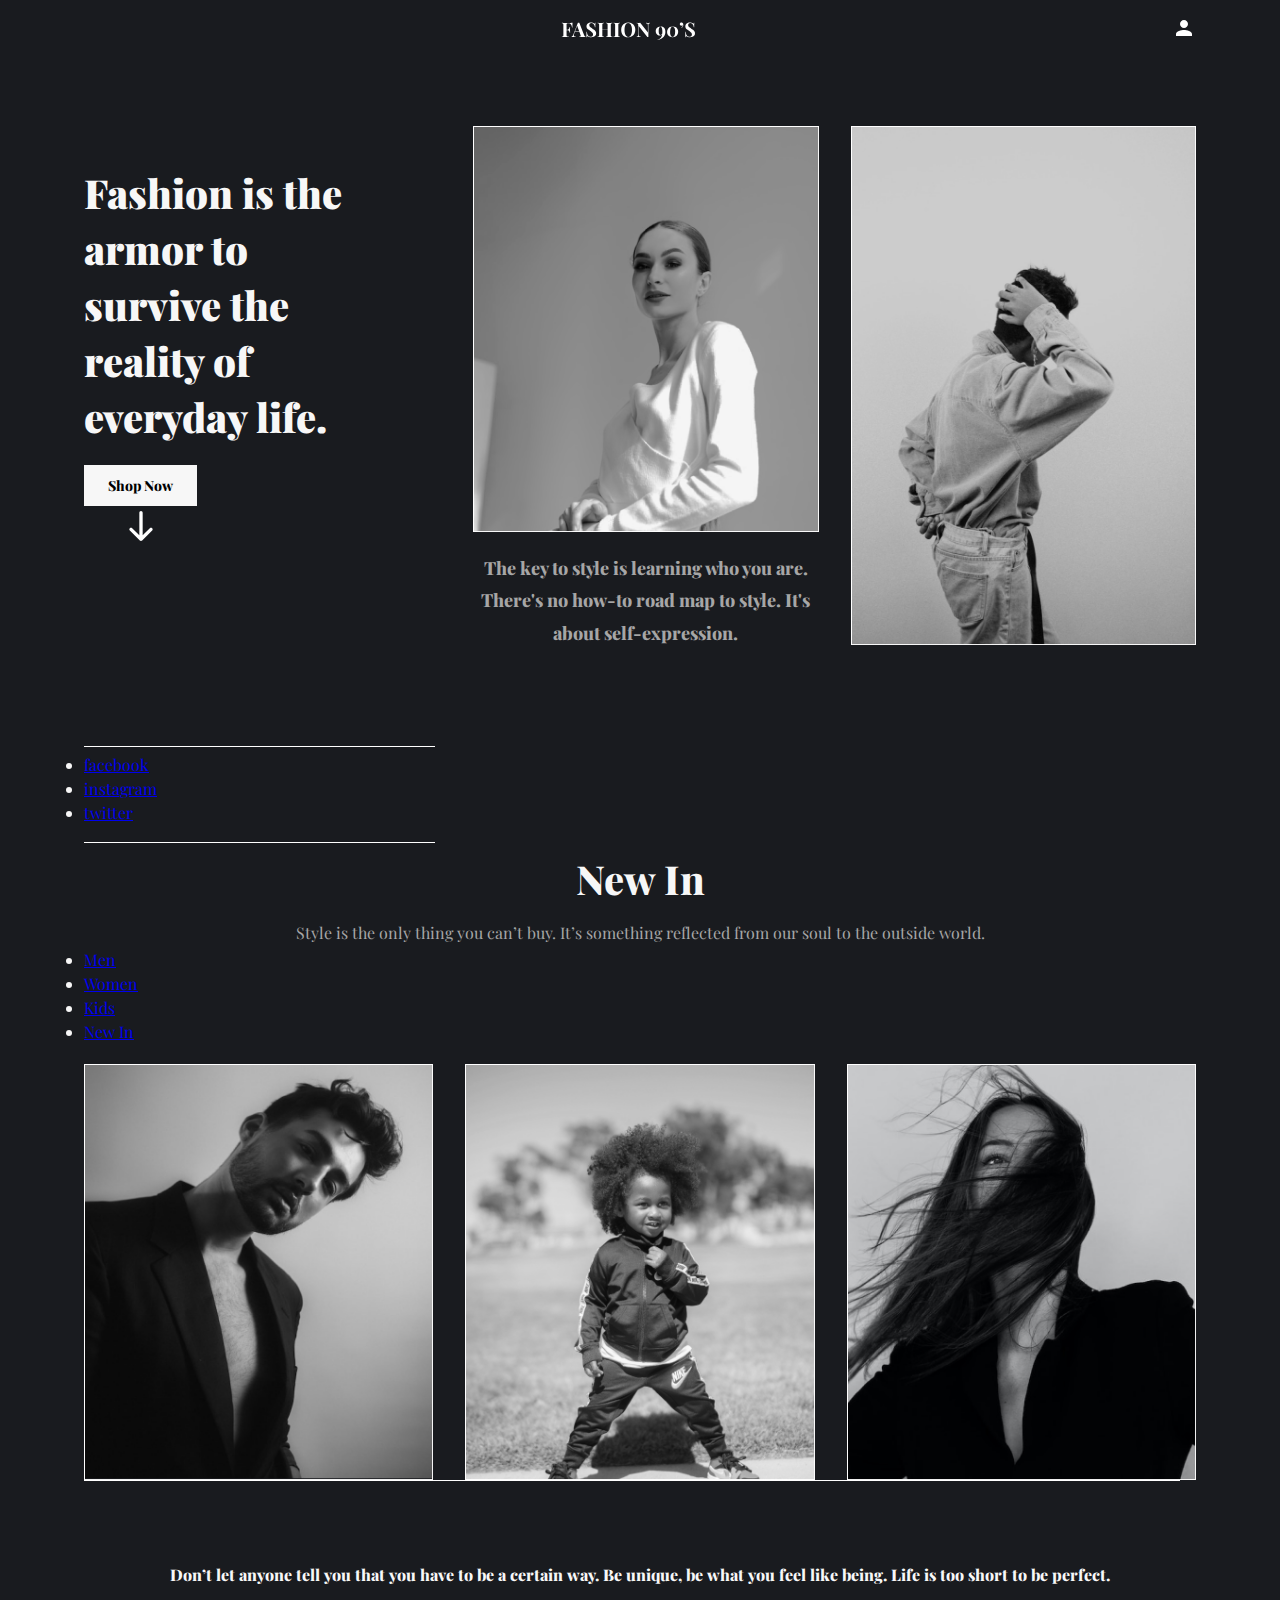
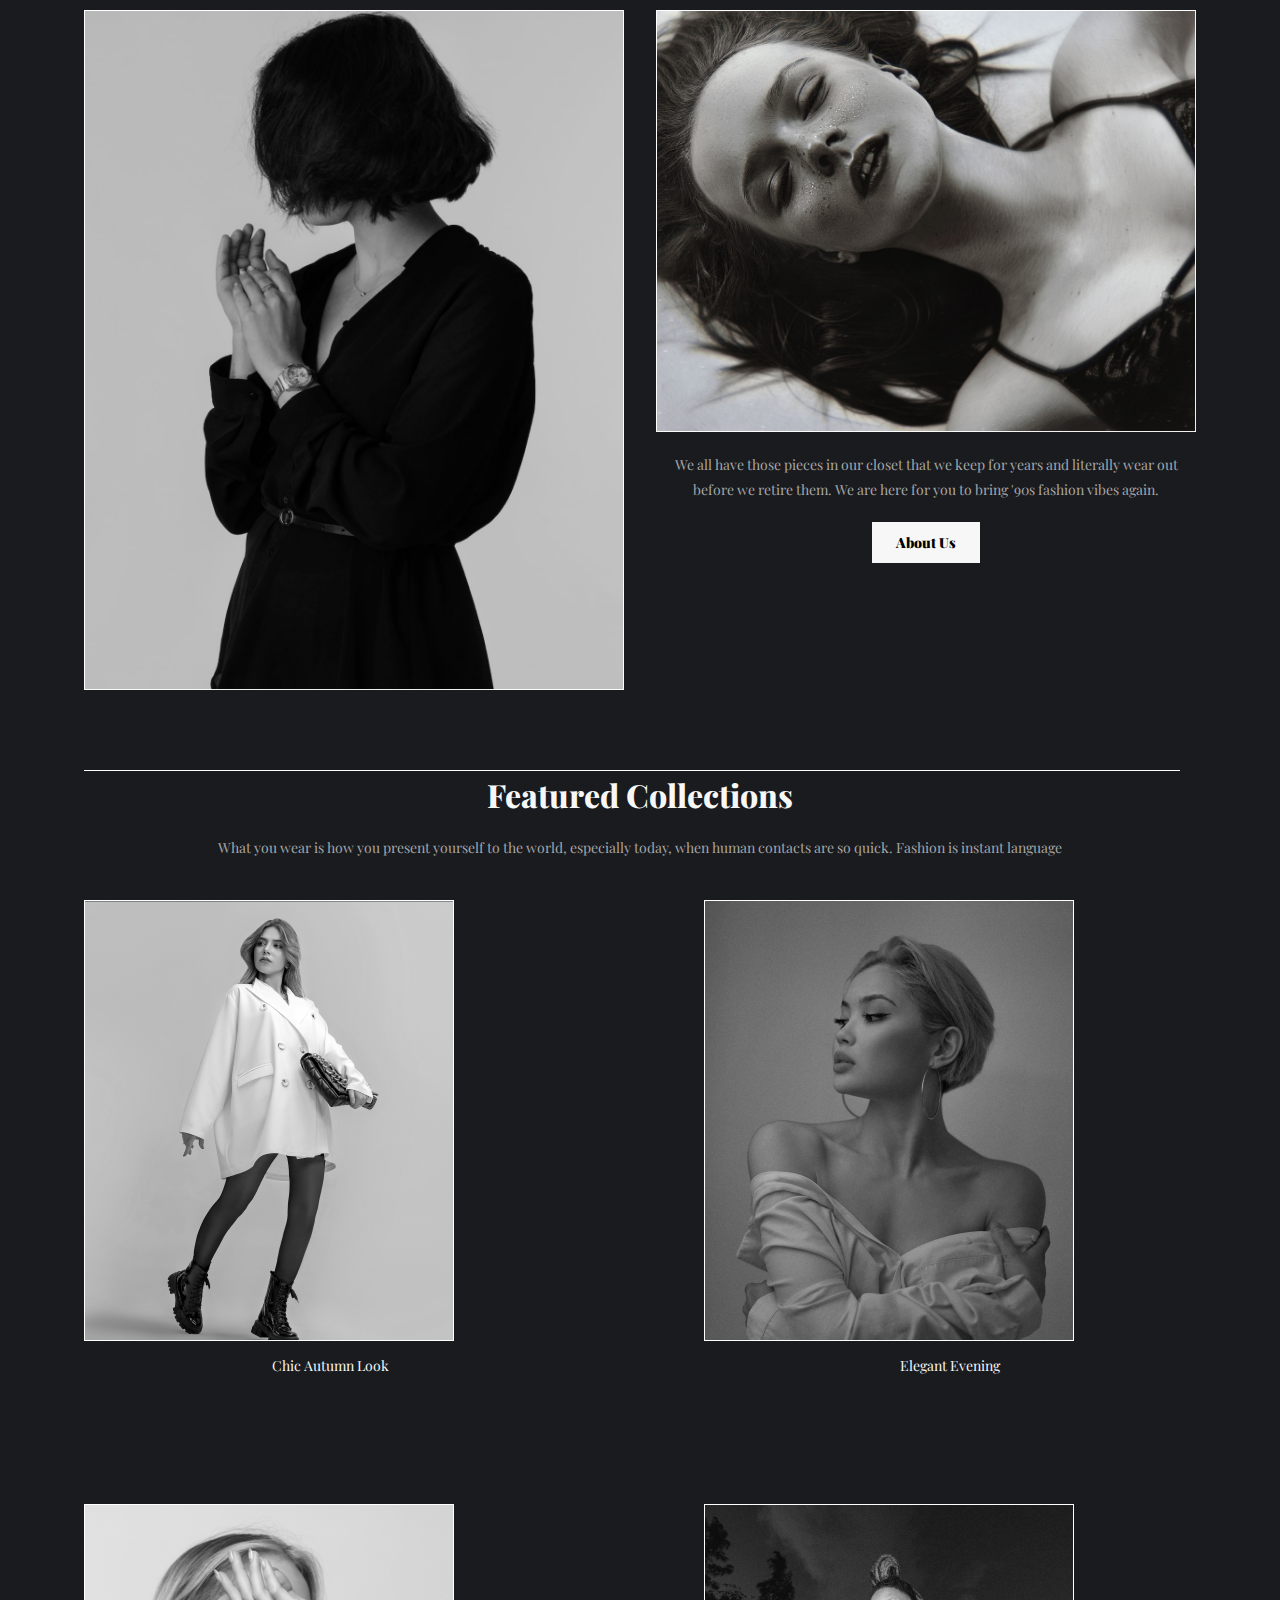
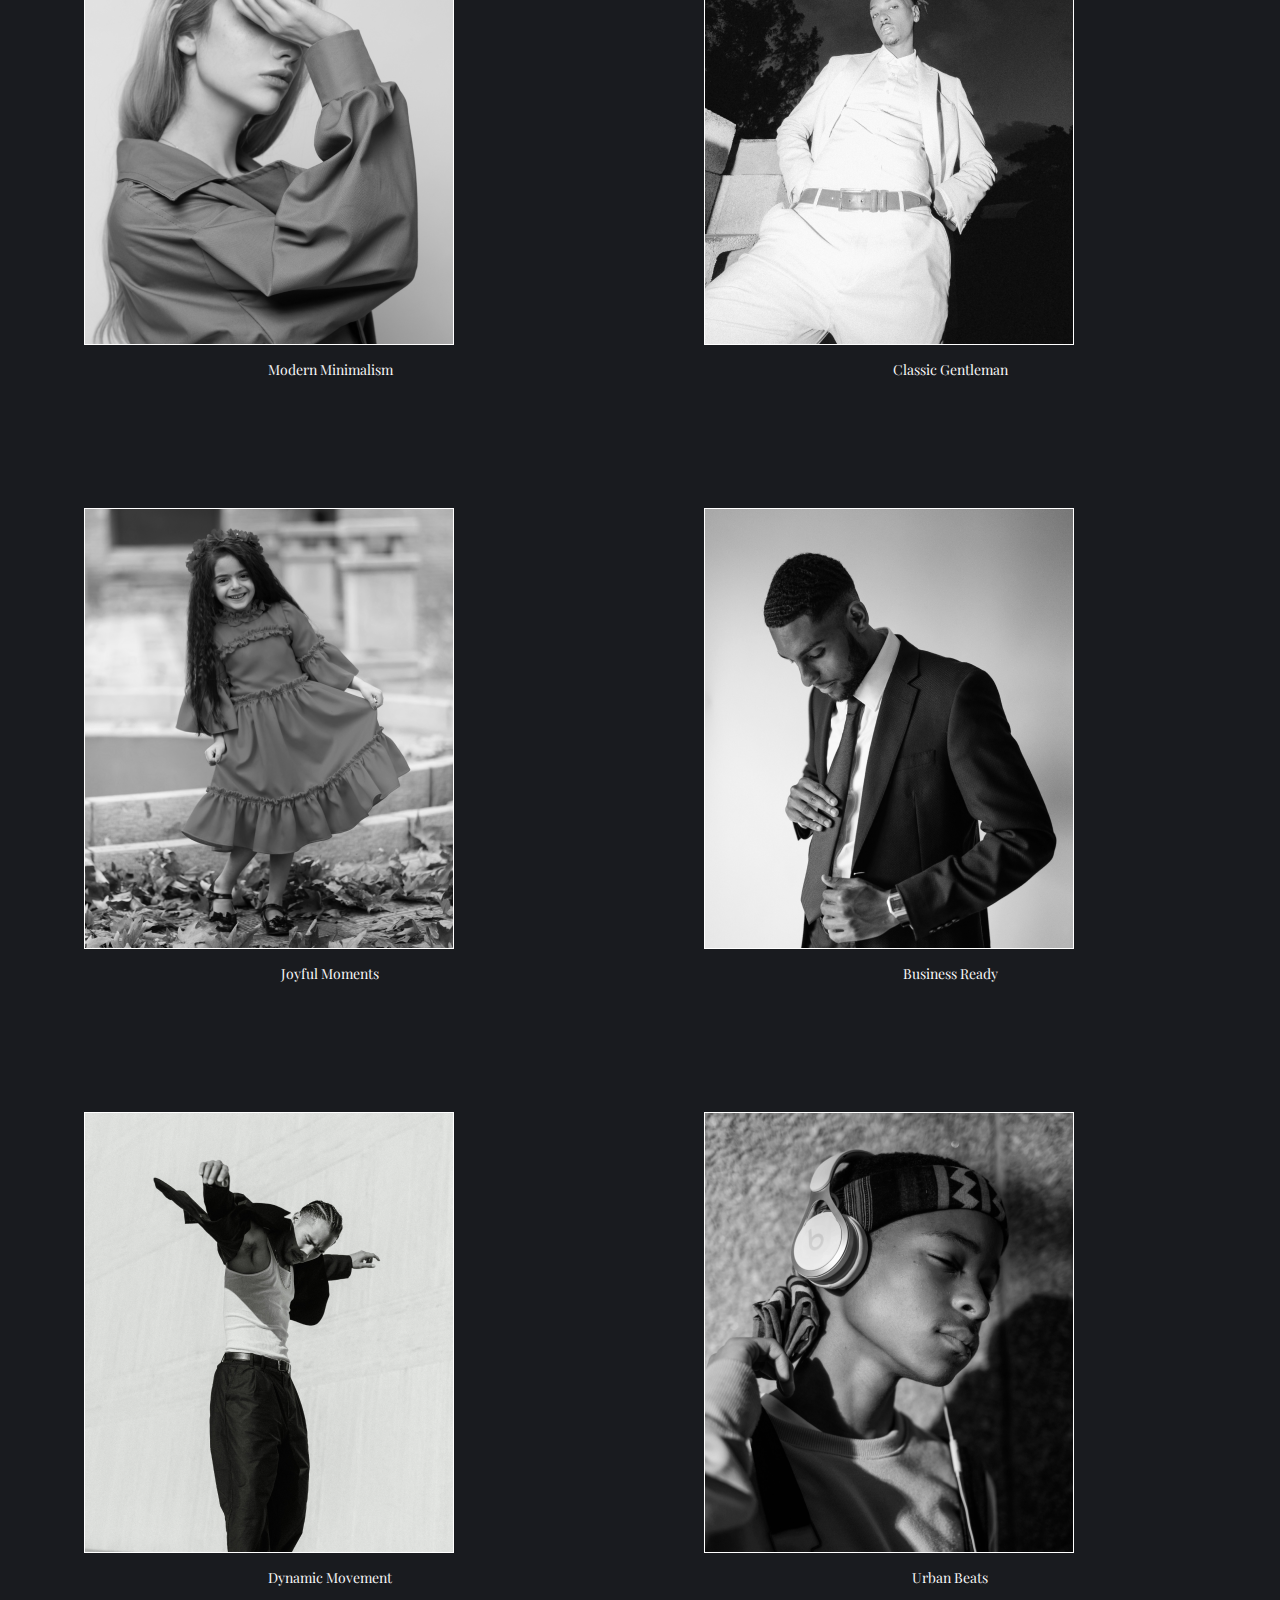
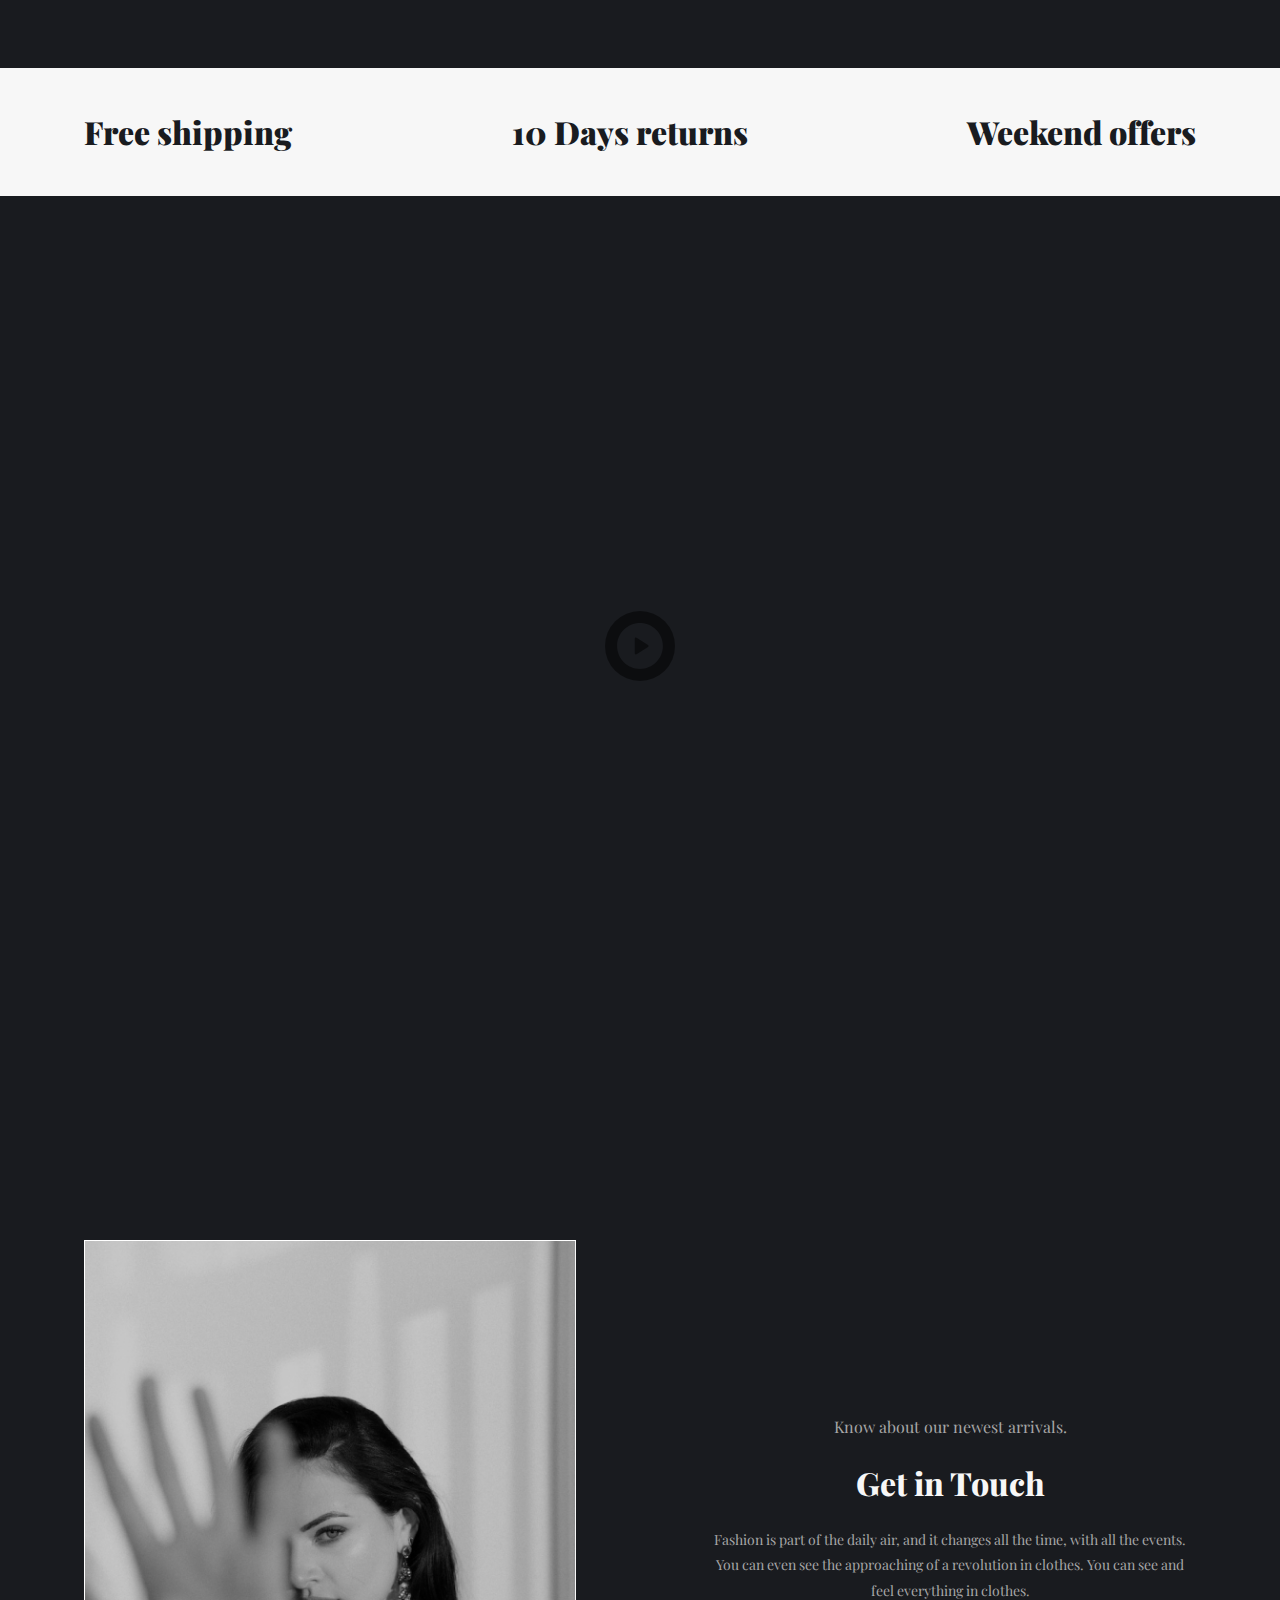
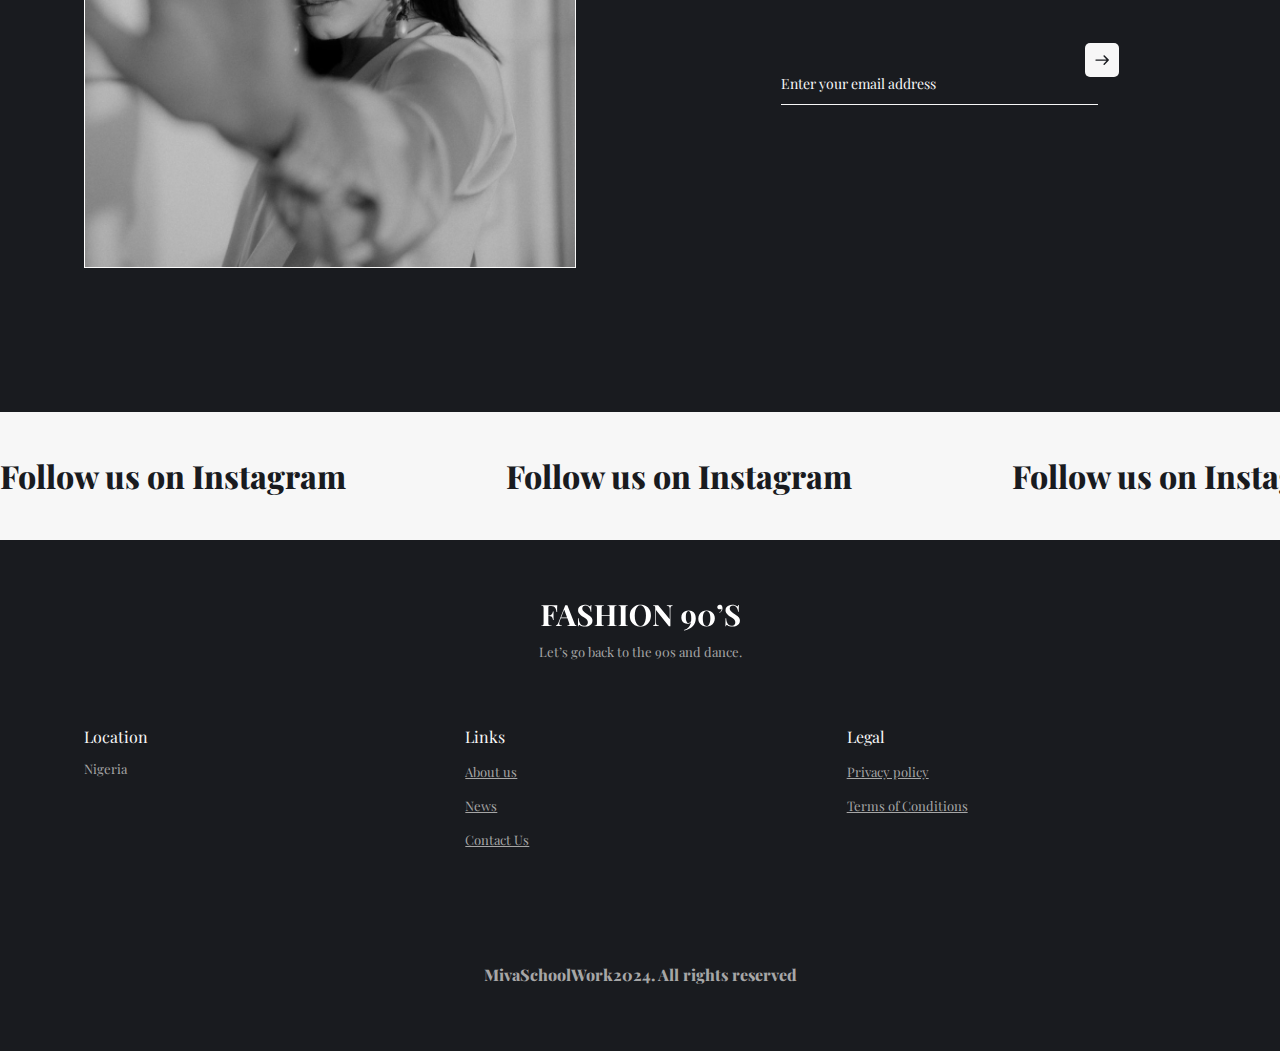
==== index.html @ c6b1e2a8 "Reorganized project structure" ====
<!DOCTYPE html>
<html lang="en">
<head>
    <meta charset="UTF-8"/>
    <meta content="width=device-width, initial-scale=1.0" name="viewport"/>
    <link href="https://fonts.googleapis.com" rel="preconnect"/>
    <link crossorigin href="https://fonts.gstatic.com" rel="preconnect"/>
    <link href="https://fonts.googleapis.com/css2?family=Playfair+Display:ital,wght@0,400..900;1,400..900&display=swap"
          rel="stylesheet"/>
    <link href="style.css" rel="stylesheet"/>
    <title>FASHION 90'S</title>
</head>
<body>

<!--The header section starts here-->
<header class="header">
    <div class="container">
        <div class="header-section">
            <nav class="primary-nav">
                <a class="menu-open hide-desktop" href="#" aria-label="Open Menu">
                    <svg height="1.5em" viewBox="0 0 24 24" width="1.5em"
                         xmlns="http://www.w3.org/2000/svg">
                        <path d="M3 18h18v-2H3zm0-5h18v-2H3zm0-7v2h18V6z" fill="white"/>
                    </svg>
                </a>
                <ul class="nav-links">
                    <li>
                        <a class="menu-close hide-desktop" href="#" aria-label="Close Menu">
                            <svg height="1.5em" viewBox="0 0 24 24" width="1.5em"
                                 xmlns="http://www.w3.org/2000/svg">
                                <path d="M19 6.41L17.59 5L12 10.59L6.41 5L5 6.41L10.59 12L5 17.59L6.41 19L12 13.41L17.59 19L19 17.59L13.41 12z"
                                      fill="white"/>
                            </svg>
                        </a>
                    </li>
                    <li><a href="#">About</a></li>
                    <li><a href="#">New</a></li>
                    <li><a href="#">Men</a></li>
                    <li><a href="#">Women</a></li>
                    <li><a href="#">Kids</a></li>
                    <li><a href="#">Blog</a></li>
                </ul>
            </nav>

            <a href="#"><img alt="Logo" src="assets/Logo.svg"/></a>

            <div class="header-icon-section">
                <a href="#" aria-label="User Profile">
                    <svg height="1.5em" viewBox="0 0 24 24" width="1.5em"
                         xmlns="http://www.w3.org/2000/svg">
                        <path d="M12 12c2.21 0 4-1.79 4-4s-1.79-4-4-4s-4 1.79-4 4s1.79 4 4 4m0 2c-2.67 0-8 1.34-8 4v2h16v-2c0-2.66-5.33-4-8-4"
                              fill="white"/>
                    </svg>
                </a>

                <a class="cart-icon" href="#" aria-label="Cart">
                    <svg height="1.5em" viewBox="0 0 24 24" width="1.5em"
                         xmlns="http://www.w3.org/2000/svg">
                        <path d="M7 18c-1.1 0-1.99.9-1.99 2S5.9 22 7 22s2-.9 2-2s-.9-2-2-2M1 2v2h2l3.6 7.59l-1.35 2.45c-.16.28-.25.61-.25.96c0 1.1.9 2 2 2h12v-2H7.42c-.14 0-.25-.11-.25-.25l.03-.12l.9-1.63h7.45c.75 0 1.41-.41 1.75-1.03l3.58-6.49A1.003 1.003 0 0 0 20 4H5.21l-.94-2zm16 16c-1.1 0-1.99.9-1.99 2s.89 2 1.99 2s2-.9 2-2s-.9-2-2-2"
                              fill="white"/>
                    </svg>
                </a>
            </div>
        </div>
    </div>
</header>
<!--The header section ends here-->

<!-- The main section starts here-->
<main>
    <section class="hero-section">
        <div class="container">
            <div class="even-columns">
                <div class="left-column">
                    <h1 class="heading-text">
                        Fashion is the armor to survive the reality of everyday life.
                    </h1>

                    <div class="button-image-container">
                        <button class="cta-button">Shop Now</button>
                        <svg class="hide-mobile" fill="none" height="40" viewBox="0 0 40 40" width="40"
                             xmlns="http://www.w3.org/2000/svg">
                            <path d="M21.6667 6.66667C21.6667 5.74619 20.9205 5 20 5C19.0796 5 18.3334 5.74619 18.3334 6.66667V29.3096L11.1786 22.1548C10.5277 21.5039 9.4724 21.5039 8.82153 22.1548C8.17066 22.8057 8.17066 23.861 8.82153 24.5118L18.8215 34.5118C19.4724 35.1627 20.5277 35.1627 21.1786 34.5118L31.1786 24.5118C31.8294 23.861 31.8294 22.8057 31.1786 22.1548C30.5277 21.5039 29.4724 21.5039 28.8215 22.1548L21.6667 29.3096V6.66667Z"
                                  fill="white"/>
                        </svg>
                    </div>
                </div>

                <div class="right-column">
                    <div class="hero-container-1">
                        <img alt="image" src="assets/image-1.png"/>
                        <p class="fs-300 fw-semi-bold">
                            The key to style is learning who you are. There's no how-to
                            road map to style. It's about self-expression.
                        </p>
                    </div>

                    <div class="hide-mobile">
                        <img alt="image" src="assets/image-2.png"/>
                    </div>
                </div>
            </div>
        </div>
    </section>

    <section class="new-in-section">
        <div class="container">
            <div class="social-container hide-mobile">
                <svg fill="none" height="1" viewBox="0 0 351 1" width="351" xmlns="http://www.w3.org/2000/svg">
                    <rect fill="white" height="1" width="351"/>
                </svg>
                <ul class="social-links">
                    <li><a href="#">facebook</a></li>
                    <li><a href="#">instagram</a></li>
                    <li><a href="#">twitter</a></li>
                </ul>
                <svg fill="none" height="1" viewBox="0 0 351 1" width="351" xmlns="http://www.w3.org/2000/svg">
                    <rect fill="white" height="1" width="351"/>
                </svg>
            </div>

            <div class="new-in-container">
                <div>
                    <div class="new-in-heading">
                        <h2 class="fs-500 fw-semi-bold">New In</h2>
                        <p class="fs-200">
                            Style is the only thing you can’t buy. It’s something
                            reflected from our soul to the outside world.
                        </p>
                    </div>

                    <nav class="secondary-nav hide-mobile">
                        <ul>
                            <li><a href="#">Men</a></li>
                            <li><a href="#">Women</a></li>
                            <li><a href="#">Kids</a></li>
                            <li><a href="#">New In</a></li>
                        </ul>
                    </nav>
                </div>

                <div class="new-in-images">
                    <a class="image-container" href="#">
                        <img alt="images" src="assets/image-3.png"/>
                        <span class="hover-text">MEN</span>
                    </a>

                    <a class="image-container" href="#">
                        <img alt="images" src="assets/image-6.png"/>
                        <span class="hover-text">KIDS</span>
                    </a>

                    <a class="image-container" href="#">
                        <img alt="images" src="assets/image-5.png"/>
                        <span class="hover-text">WOMEN</span>
                    </a>
                </div>
            </div>

            <div class="hide-mobile">
                <img alt="line" src="assets/long-line.svg"/>
            </div>
        </div>
    </section>

    <section class="about-us-section">
        <div class="container">
            <div class="about-us-heading">
                <p class="fs-200 | fw-semi-bold | mb-200 | lh-100">
                    Don’t let anyone tell you that you have to be a certain way. Be
                    unique, be what you feel like being. Life is too short to be
                    perfect.
                </p>
            </div>
            <div class="about-us-container">
                <div>
                    <a href="#">
                        <img alt="image" src="assets/image-7.png"/>
                    </a>
                </div>

                <div>
                    <a href="#">
                        <img alt="image" class="mb-200" src="assets/image-8.png"/>
                    </a>

                    <p class="text-primary-200 | fs-100 lh-100 | mb-200 ">
                        We all have those pieces in our closet that we keep for years
                        and literally wear out before we retire them. We are here for
                        you to bring '90s fashion vibes again.
                    </p>
                    <button class="button">About Us</button>
                </div>
            </div>
        </div>
    </section>

    <section class="featured-section">
        <div class="container">
            <div>
                <img alt="line" class="hide-mobile" src="assets/long-line.svg"/>
            </div>

            <div class="featured-container">
                <div>
                    <h2 class="fs-401 fw-semi-bold mb-100">
                        Featured Collections
                    </h2>

                    <p class="text-primary-200 fs-100 lh-100">
                        What you wear is how you present yourself to the world, especially today, when human contacts
                        are so quick. Fashion is instant language
                    </p>
                </div>

                <div class="featured-image | pt-100">

                    <div class="featured-image-item">
                        <a href="#">
                            <img alt="Featured image" src="assets/women-1.png">
                            <h4>Chic Autumn Look</h4>
                        </a>
                    </div>

                    <div class="featured-image-item">
                        <a href="#">
                            <img alt="Featured image" src="assets/women-3.png">
                            <h4>Elegant Evening</h4>
                        </a>
                    </div>


                    <div class="featured-image-item">
                        <a href="#">
                            <img alt="Featured image" src="assets/women-2.png">
                            <h4>Modern Minimalism</h4>
                        </a>
                    </div>

                    <div class="featured-image-item">
                        <a href="#">
                            <img alt="Featured image" src="assets/man-2.png">
                            <h4>Classic Gentleman</h4>
                        </a>
                    </div>


                    <div class="featured-image-item">
                        <a href="#">
                            <img alt="Featured image" src="assets/kids-2.png">
                            <h4>Joyful Moments</h4>
                        </a>
                    </div>


                    <div class="featured-image-item">
                        <a href="#">
                            <img alt="Featured image" src="assets/men-1.png">
                            <h4>Business Ready</h4>
                        </a>
                    </div>

                    <div class="featured-image-item">
                        <a href="#">
                            <img alt="Featured image" src="assets/men-3.png">
                            <h4>Dynamic Movement</h4>
                        </a>
                    </div>


                    <div class="featured-image-item">
                        <a href="#">
                            <img alt="Featured image" src="assets/kids-3.png">
                            <h4>Urban Beats</h4>
                        </a>
                    </div>


                </div>
            </div>

        </div>
    </section>

    <section class="free-shipping-section">
        <div class="container">
            <div class="free-shipping-container fs-50  fw-bold text-primary-300">
                <h3>
                    Free shipping
                </h3>

                <h3>
                    10 Days returns
                </h3>

                <h3>
                    Weekend offers
                </h3>
            </div>
        </div>
    </section>

    <section class="video-section">
            <div class="video-container">
                <video autoplay class="video" loop muted>
                    <source src="assets/fashion-video.mp4" type="video/mp4">
                </video>

                <button class="play-button" id="playButton">
                    <svg fill="none" height="160" viewBox="0 0 160 160" width="160" xmlns="http://www.w3.org/2000/svg">
                        <path clip-rule="evenodd"
                              d="M80 6.66553C39.4991 6.66553 6.66663 39.498 6.66663 79.9989C6.66663 120.5 39.4991 153.332 80 153.332C120.501 153.332 153.333 120.5 153.333 79.9989C153.333 39.498 120.501 6.66553 80 6.66553ZM63.9982 54.1061C63.3333 54.9943 63.3333 56.5852 63.3333 59.7671V100.229C63.3333 103.411 63.3333 105.002 63.9982 105.89C64.5777 106.664 65.4647 107.149 66.4291 107.218C67.5358 107.297 68.8741 106.436 71.5506 104.716L103.021 84.4845C105.344 82.9914 106.505 82.2449 106.906 81.2956C107.257 80.4662 107.257 79.5303 106.906 78.7008C106.505 77.7516 105.344 77.005 103.021 75.5119L71.5507 55.2808C68.8741 53.5602 67.5358 52.6999 66.4291 52.7789C65.4647 52.8478 64.5777 53.3321 63.9982 54.1061Z"
                              fill="#191B1F"
                              fill-rule="evenodd"/>
                    </svg>
                </button>
            </div>
        </section>

    <section class="contact-section">
            <div class="container">
                <div class="contact-container">

                    <div>
                        <img alt="" src="assets/image-11.png">
                    </div>

                    <div class="contact-details">
                        <h4 class="text-primary-200">
                            Know about our newest arrivals.
                        </h4>

                        <h2 class="fs-401 fw-semi-bold">
                            Get in Touch
                        </h2>

                        <p class="text-primary-200 fs-100 lh-100">
                            Fashion is part of the daily air, and it changes all the time, with all the events. You can
                            even
                            see the approaching of a revolution in clothes. You can see and feel everything in clothes.
                        </p>

                        <form>
                            <label>
                                <input id="contactForm" placeholder="Enter your email address" type="email">
                            </label>

                            <button type="submit">
                                <svg fill="none" height="14" viewBox="0 0 18 14" width="18"
                                     xmlns="http://www.w3.org/2000/svg">
                                    <path d="M12.4137 1.25455C12.0524 0.893227 11.4666 0.893227 11.1053 1.25455C10.7439 1.61587 10.7439 2.20169 11.1053 2.56301L14.7597 6.2174L1.29182 6.2174C0.780833 6.2174 0.366598 6.63163 0.366598 7.14262C0.366597 7.6536 0.780833 8.06784 1.29182 8.06784H14.7597L11.1053 11.7222C10.7439 12.0835 10.7439 12.6694 11.1053 13.0307C11.4666 13.392 12.0524 13.392 12.4137 13.0307L17.6476 7.79685C18.0089 7.43553 18.0089 6.84971 17.6476 6.48839L12.4137 1.25455Z"
                                          fill="#191B1F"/>
                                </svg>
                            </button>
                        </form>
                    </div>
                </div>
            </div>
        </section>

    <section class="social-section hide-mobile">
        <div class="carousel">
            <div class="carousel-content">
                <div class="carousel-item"><a href="#">Follow us on Instagram</a></div>
                <div class="carousel-item"><a href="#">Follow us on Instagram</a></div>
                <div class="carousel-item"><a href="#">Follow us on Instagram</a></div>
                <div class="carousel-item"><a href="#">Follow us on Instagram</a></div>
            </div>
        </div>
    </section>
</main>
<!-- The main section ends here-->

<!-- The footer section starts here-->
<footer class="footer-section">
    <div class="container">
        <div class="footer-container">
            <div class="footer-logo-container">
                <a href="#"><img alt="Logo" src="assets/Logo.svg"/></a>
                <p class="fs-50 text-primary-200 mt-100">
                    Let’s go back to the 90s and dance.
                </p>
            </div>

            <div class="right-footer-section mt-400">

                <div class="location-container">
                    <h3>
                        Location
                    </h3>

                    <p class="fs-50 text-primary-200 mt-100">
                      Nigeria
                    </p>
                </div>

                <div class="footer-links-container">
                    <h3>Links</h3>
                    <ul class="footer-links mt-100">
                        <li><a href="#">About us</a></li>
                        <li><a href="#">News</a></li>
                        <li><a href="#">Contact Us</a></li>
                    </ul>
                </div>

                <div class="legal-container">
                    <h3>Legal</h3>
                    <ul class="legal-links mt-100">
                        <li><a href="#">Privacy policy</a></li>
                        <li><a href="#">Terms of Conditions</a></li>
                    </ul>
                </div>

            </div>


        </div>

        <div class="reserved mt-500 text-primary-200 fs-200 fw-semi-bold">
            <p>
                MivaSchoolWork2024. All rights reserved
            </p>
        </div>

    </div>
</footer>
<!-- The footer section ends here-->

<script src="app.js"></script>
</body>
</html>
---- style.css ----
:root {
    /*Colors reset*/
    --clr-accent-100: hsl(0, 0%, 97%);
    --clr-accent-200: hsl(0, 0%, 65%, 100%);
    --clr-primary-100: hsl(220, 11%, 11%, 100%);

    /* Font Family reset*/
    --ff-primary: "Playfair Display", serif;
    --ff-body: var(--ff-primary);
    --ff-heading: var(--ff-primary);

    /* Font weight reset*/
    --fw-regular: 600;
    --fw-semi-bold: 800;
    --fw-bold: 900;

    /* Font size reset*/
    --fs-50: 0.8125rem;
    --fs-100: 0.875rem;
    --fs-200: 1rem;
    --fs-300: 1.125rem;
    --fs-400: 1.25rem;
    --fs-500: 2.5rem;
    --fs-600: 3.5rem;
    --fs-700: 4rem;

    /* Size reset*/
    --s-50: 0.625rem;
    --s-100: 0.875rem;
    --s-200: 1rem;
    --s-300: 1.125rem;
    --s-400: 1.25rem;
    --s-500: 2.5rem;
    --s-600: 3.5rem;
    --s-700: 4rem;

    /* Mobile font size reset*/
    --fs-body: var(--fs-100);
    --fs-primary-heading: var(--fs-500);
    --fs-secondary-heading: var(--fs-400);
    --fs-nav: var(--fs-200);
    --fs-button: var(--fs-200);
}

/* Desktop font size reset*/
@media (min-width: 50em) {
    :root {
        --fs-body: var(--fs-200);
        --fs-primary-heading: var(--fs-700);
        --fs-secondary-heading: var(--fs-600);
        --fs-nav: var(--fs-100);
        --fs-button: var(--fs-200);
    }
}

/* Box sizing rules */
*,
*::before,
*::after {
    box-sizing: border-box;
}

/* Remove default margin, padding, and set font to inherit */
* {
    margin: 0;
    padding: 0;
    font: inherit;
}

/* Remove list styles on ul, ol elements with a list role, which suggests default styling will be removed */
ul[role="list"],
ol[role="list"] {
    list-style: none;
}

/* Set core root defaults */
html:focus-within {
    scroll-behavior: smooth;
}

/* Set the html and body to 100% height */
html,
body {
    height: 100%;
}

/* Set core body defaults */
body {
    text-rendering: optimizeSpeed;
    line-height: 1.5;
}

/* A elements that don't have a class get default styles */
a:not([class]) {
    text-decoration-skip-ink: auto;
}

/* Make images easier to work with */
img,
picture svg {
    max-width: 100%;
    display: block;
}

/* Remove all animations, transitions and smooth scroll for people that prefer not to see them */
@media (prefers-reduced-motion: reduce) {
    html:focus-within {
        scroll-behavior: auto;
    }

    *,
    *::before,
    *::after {
        animation-duration: 0.01ms !important;
        animation-iteration-count: 1 !important;
        transition-duration: 0.01ms !important;
        scroll-behavior: auto !important;
    }
}

/* Utility classes */
.container {
    --max-width: 1112px;
    --padding: 1rem;

    width: min(var(--max-width), 100% - (var(--padding) * 3));
    margin-inline: auto;
}

header {
    padding-top: var(--s-200);
}

.hide-mobile {
    display: none;
}

.header-section {
    display: flex;
    justify-content: space-between;
    align-items: center;
}

.nav-links {
    background: var(--clr-primary-100);
    list-style: none;
    position: fixed;
    z-index: 999;
    top: 0;
    left: 0;
    height: 100vh;
    margin: 0;
    width: 100%;
    padding-left: 2rem;
    transform: translateX(-100%);
    transition: transform 0.5s ease-in-out;

    li {
        margin: 2em 0;

        &:nth-of-type(1) {
            margin-bottom: 1em;
        }

        a {
            color: var(--clr-accent-100);
            text-decoration: none;
            font-weight: var(--fw-semi-bold);
        }
    }
}

.open {
    transform: translateX(0);
}

.cart-icon {
    display: none;
}

.header-icon-section {
    display: flex;
    align-items: center;
    gap: var(--s-200);
}

.hero-section {
    padding-block: 5rem;
}

.left-column {
    display: flex;
    flex-direction: column;
    align-items: flex-start; /* Ensure children align to the left */
}

.heading-text {
    width: 90%;
    font-weight: var(--fw-semi-bold);
    font-size: 2.25rem;
    line-height: 1.3;
    margin-bottom: var(--s-400);
}

.button-image-container {
    display: flex;
    flex-direction: column;
    align-items: center;
    padding-bottom: var(--s-700);
}

.cta-button {
    padding: 0.625rem 1.5rem;
    font-size: var(--fs-100);
    font-weight: var(--fw-semi-bold);
    border: none;
    cursor: pointer;
    background-color: var(--clr-accent-100);
}

.button-image-container svg {
    align-self: center;
}

.hero-container-1 {
    display: flex;
    flex-direction: column;
    align-items: center;
    text-align: center;
    line-height: 1.8;
    justify-content: center;

    img {
        max-width: 100%;
        height: auto;
        margin-bottom: var(--s-400);
    }

    p {
        color: var(--clr-accent-200);
    }
}

.new-in-heading {
    display: flex;
    flex-direction: column;
    align-items: center;
    justify-content: center;
    text-align: center;
}

.new-in-heading p {
    color: var(--clr-accent-200);
    line-height: 1.8;
    margin-top: var(--s-50);
}

.new-in-images {
    display: flex;
    flex-direction: column;
    align-items: center;
    margin-top: var(--s-400);
    gap: 1rem;

    img {
        display: block;
        max-width: 100%;
        height: auto;
        width: 100%;
    }
}

.image-container {
    position: relative;
    width: 200%; /* Adjust the width as needed */
    max-width: 100%;
}

.hover-text {
    position: absolute;
    top: 50%;
    left: 50%;
    transform: translate(-50%, -50%);
    color: var(--clr-accent-100);
    background-color: rgba(0, 0, 0, 0.5);
    padding: 0.5rem 1.2rem;
    border-radius: 0.5rem;
}

.about-us-section {
    padding-block: 5rem;
}

.about-us-heading {
    text-align: center;
}

.about-us-container {
    display: grid;
    grid-auto-columns: auto;
    margin-inline: auto;
    gap: 1rem;
    text-align: center;
}

.button {
    padding: 0.625rem 1.5rem;
    font-size: var(--fs-100);
    font-weight: var(--fw-bold);
    border: none;
    cursor: pointer;
    background-color: var(--clr-accent-100);
}

.featured-section {
    padding-bottom: 5rem;
}

.featured-container {
    text-align: center;
}

.featured-image {
    display: grid;
    grid-template-columns: repeat(2, 1fr);
    gap: 1.5rem;
}

.featured-image-item {
    text-align: center;
}

.featured-image-item a {
    text-decoration: none;
    color: var(--clr-accent-100);

    h4 {
        margin-top: 0.875rem;
        font-size: var(--fs-100);
    }
}

.free-shipping-section {
    background-color: var(--clr-accent-100);
    padding-block: 2rem;
    position: relative;
    z-index: 1;
}

.free-shipping-container {
    display: flex;
    justify-content: space-between;
    align-items: center;
    gap: 7px;
}

.video-section {
    position: sticky;
    top: 0;
    height: 100vh;
    z-index: 1;
    overflow: hidden;
}

.video-container {
    width: 100%;
    height: 100%;
    position: relative;
}

.video {
    width: 100%;
    height: 100%;
    object-fit: cover;
}

.play-button {
    display: flex;
    background-color: rgba(0, 0, 0, 0.5);
    position: absolute;
    top: 50%;
    left: 50%;
    transform: translate(-50%, -50%);
    border: none;
    border-radius: 100vmax;
    padding: 1rem;
    cursor: pointer;
    transition: background-color 0.3s;
    z-index: 2;
}

.play-button svg {
    width: 50px;
    height: auto;
}

.play-button:hover {
    background-color: rgba(0, 0, 0, 0.7);
}

.contact-section {
    position: relative;
    z-index: 2;
    background-color: var(--clr-primary-100);
}

.contact-container {
    padding: 5rem 0;
}

.contact-details {
    text-align: center;

    h4 {
        margin-top: var(--s-500);
    }

    h2 {
        margin-block: var(--s-400);
    }
}

.social-section {
    position: relative;
    z-index: 2;
    background-color: var(--clr-primary-100);
}

.contact-details form {
    display: flex;
    align-items: center;
    justify-content: center;
    margin-top: var(--s-400);
    gap: 4rem;
}

.contact-details input[type="email"] {
    padding-bottom: var(--s-50);
    border: none;
    width: 150%;
    border-bottom: 1px solid var(--clr-accent-100);
    background: none;
    color: white;
    font-size: var(--fs-100);
}

#contactForm::placeholder {
    color: var(--clr-accent-200);
    font-size: var(--fs-100);
}

input:focus {
    outline: none;
}

.contact-details button {
    padding: 5px;
    margin-bottom: var(--s-500);
    border: none;
    border-radius: 5px;
    background-color: var(--clr-accent-100);
    color: #fff;
    cursor: pointer;
    display: flex;
    align-items: center;
    justify-content: center;

    svg {
        width: 14px;
        height: 14px;
    }
}

.footer-section {
    padding-block: 5rem;
}

.footer-container {
    width: 100%;
    display: flex;
    flex-direction: column;
}

.footer-logo-container {
    display: flex;
    flex-direction: column;
    justify-content: center;
    align-items: center;

    img {
        width: 200px;
    }
}

.right-footer-section {
    display: grid;
    grid-template-columns: repeat(3, 1fr);
    gap: 2rem;
}

.footer-links {
    list-style: none;
    display: flex;
    flex-direction: column;
    gap: var(--s-50);

    a {
        color: var(--clr-accent-200);
        font-size: var(--fs-50);
    }
}

.legal-links {
    list-style: none;
    display: flex;
    flex-direction: column;
    gap: var(--s-50);

    a {
        color: var(--clr-accent-200);
        font-size: var(--fs-50);
    }
}

.reserved {
    text-align: center;
}

/* Styles for medium-sized phones (435px - 767px) */
@media (min-width: 27.1875em) and (max-width: 48.0em) {

    .heading-text {
        width: 85%;
        font-weight: var(--fw-semi-bold);
        font-size: 3rem;
        line-height: 1.3;
        margin-bottom: var(--s-500);
    }

    .hero-container-1 {
        img {
            max-width: 100%;
            height: auto;
            width: 100%;
            margin-bottom: var(--s-400);
        }

        p {
            font-size: var(--fs-400);
            color: var(--clr-accent-200);
        }
    }

    .new-in-heading {
        p {
            font-size: var(--fs-300);
        }
    }

    .image-container {
        width: 100%;

        img {
            width: 100%;
            height: auto;
        }
    }

    .about-us-container {
        width: 100%;

        img {
            width: 100%;
            height: auto;
        }
    }

    .free-shipping-container {
        h3 {
            font-size: var(--fs-300);
        }
    }

    .contact-container {
        width: 100%;

        img {
            width: 100%;
            height: auto;
        }

        p {
            width: 100%;
            margin: auto;
        }
    }



}

/* Styles for Styles for tablets  (768px - 1023px) */
@media (min-width: 48.0625em) and (max-width: 63.9375em) {

    .even-columns {
        display: grid;
        grid-auto-flow: column;
        grid-auto-columns: 1fr;
        align-items: center;
    }

    .right-column {
        display: grid;
        grid-auto-flow: column;
    }

    .heading-text {
        width: 80%;
        font-size: 2.5rem;
        line-height: 1.3;
        margin-bottom: var(--s-400);
    }

    .hero-container-1 {
        display: flex;
        flex-direction: column;
        text-align: start;
    }

    .new-in-heading {
        align-items: start;
        text-align: start;
        outline: 1px solid red;

        h2 {
            font-size: 2rem;
        }
    }

    .new-in-heading p {
        line-height: 1.5;
        width: 60%;
    }

    .new-in-images {
        display: grid;
        grid-template-columns: repeat(3, 1fr);

        img {
            max-width: 100%;
            height: auto;
            width: 100%;
        }

        span {
            font-size: 0.875rem;
        }
    }

    .hover-text {
        padding: 0.25rem 1.2rem;
    }

    /*Need to fix the About Us section from the HTML code same as the CSS*/

    .about-us-heading {
        text-align: start;
        width: 85%;

        p {
            font-size: 1.5rem;
        }
    }

    .about-us-container {
        display: grid;
        grid-template-columns: repeat(2, 1fr);
        text-align: start;
    }

    .featured-container {
        text-align: start;

        p {
            font-size: var(--fs-200);
            width: 80%;
        }
    }

    .featured-image {
        grid-template-columns: repeat(4, 1fr);
    }

    .free-shipping-container {
        gap: 1rem;

        h3 {
            font-size: 1.5rem;
        }
    }

}

/* Styles for medium-sized phones (435px - 767px)
@media (min-width: 435px) {
    header {
    padding-top: var(--s-200);
}

.hide-mobile {
    display: none;
}

.header-section {
    display: flex;
    justify-content: space-between;
    align-items: center;
}

.nav-links {
    background: var(--clr-primary-100);
    list-style: none;
    position: fixed;
    z-index: 999;
    top: 0;
    left: 0;
    height: 100vh;
    margin: 0;
    width: 100%;
    padding-left: 2rem;
    transform: translateX(-100%);
    transition: transform 0.5s ease-in-out;

    li {
        margin: 2em 0;

        &:nth-of-type(1) {
            margin-bottom: 1em;
        }

        a {
            color: var(--clr-accent-100);
            text-decoration: none;
            font-weight: var(--fw-semi-bold);
        }
    }
}

.open {
    transform: translateX(0);
}

.cart-icon {
    display: none;
}

.header-icon-section {
    display: flex;
    align-items: center;
    gap: var(--s-200);
}

.hero-section {
    padding-block: 5rem;
}

.left-column {
    display: flex;
    flex-direction: column;
    align-items: flex-start;
}

.heading-text {
    width: 95%;
    font-weight: var(--fw-semi-bold);
    font-size: 3rem;
    line-height: 1.3;
    margin-bottom: var(--s-400);
}

.button-image-container {
    display: flex;
    flex-direction: column;
    align-items: center;
    padding-bottom: var(--s-700);
}

.cta-button {
    padding: 0.625rem 1.5rem;
    font-size: var(--fs-100);
    font-weight: var(--fw-semi-bold);
    border: none;
    cursor: pointer;
    background-color: var(--clr-accent-100);
}

.button-image-container svg {
    align-self: center;
}

.hero-container-1 {
    display: flex;
    flex-direction: column;
    align-items: center;
    text-align: center;
    line-height: 1.8;
    justify-content: center;

    img {
        max-width: 100%;
        height: auto;
        width: 500px;
        margin-bottom: var(--s-400);
    }

    p {
        color: var(--clr-accent-200);
    }
}

.new-in-heading {
    display: flex;
    flex-direction: column;
    align-items: center;
    justify-content: center;
    text-align: center;
}

.new-in-heading p {
    color: var(--clr-accent-200);
    width: 80%;
    line-height: 1.8;
    margin-top: var(--s-50);
}

.new-in-images {
    display: flex;
    flex-direction: column;
    align-items: center;
    margin-top: var(--s-400);
    gap: 1rem;

    img {
        display: block;
        max-width: 100%;
        height: auto;
        width: 100%;
    }
}

.image-container {
    position: relative;
    width: 500px;
    max-width: 100%;
}

.hover-text {
    position: absolute;
    top: 50%;
    left: 50%;
    transform: translate(-50%, -50%);
    color: var(--clr-accent-100);
    background-color: rgba(0, 0, 0, 0.5);
    padding: 0.5rem 1.2rem;
    border-radius: 0.5rem;
}

.about-us-section {
    padding-block: 5rem;
}

.about-us-container {
    display: grid;
    grid-auto-columns: auto;
    margin-inline: auto;
    gap: 1rem;
    text-align: center;
}

.button {
    padding: 0.625rem 1.5rem;
    font-size: var(--fs-100);
    font-weight: var(--fw-bold);
    border: none;
    cursor: pointer;
    background-color: var(--clr-accent-100);
}

.featured-section {
    padding-bottom: 5rem;
}

.featured-container {
    text-align: center;
}

.featured-image {
    display: grid;
    grid-template-columns: repeat(2, 1fr);
    gap: 1.5rem;
}

.featured-image-item {
    text-align: center;
}

.featured-image-item a {
    text-decoration: none;
    color: var(--clr-accent-100);

    h4 {
        margin-top: 0.875rem;
    }
}

.free-shipping-section {
    background-color: var(--clr-accent-100);
    padding-block: 2rem;
    position: relative;
    z-index: 1;
}

.free-shipping-container {
    display: flex;
    justify-content: space-between;
    align-items: center;
}

.video-section {
    position: sticky;
    top: 0;
    height: 100vh;
    z-index: 1;
    overflow: hidden;
}

.video-container {
    width: 100%;
    height: 100%;
    position: relative;
}

.video {
    width: 100%;
    height: 100%;
    object-fit: cover;
}

.play-button {
    display: flex;
    background-color: rgba(0, 0, 0, 0.5);
    position: absolute;
    top: 50%;
    left: 50%;
    transform: translate(-50%, -50%);
    border: none;
    border-radius: 100vmax;
    padding: 1rem;
    cursor: pointer;
    transition: background-color 0.3s;
    z-index: 2;
}

.play-button svg {
    width: 50px;
    height: auto;
}

.play-button:hover {
    background-color: rgba(0, 0, 0, 0.7);
}

.contact-section {
    position: relative;
    z-index: 2;
    background-color: var(--clr-primary-100);
}

.contact-container {
    padding: 5rem 0;
}

.contact-details {
    text-align: center;

    h4 {
        margin-top: var(--s-500);
    }

    h2 {
        margin-block: var(--s-400);
    }
}

.social-section {
    position: relative;
    z-index: 2;
    background-color: var(--clr-primary-100);
}

.contact-details form {
    display: flex;
    align-items: center;
    justify-content: center;
    margin-top: var(--s-400);
    gap: 4rem;
}

.contact-details input[type="email"] {
    padding-bottom: var(--s-50);
    border: none;
    width: 150%;
    border-bottom: 1px solid var(--clr-accent-100);
    background: none;
    color: white;
    font-size: var(--fs-100);
}

#contactForm::placeholder {
    color: var(--clr-accent-200);
    font-size: var(--fs-100);
}

input:focus {
    outline: none;
}

.contact-details button {
    padding: 5px;
    margin-bottom: var(--s-500);
    border: none;
    border-radius: 5px;
    background-color: var(--clr-accent-100);
    color: #fff;
    cursor: pointer;
    display: flex;
    align-items: center;
    justify-content: center;

    svg {
        width: 14px;
        height: 14px;
    }
}

.footer-section {
    padding-block: 5rem;
}

.footer-container {
    display: flex;
    flex-direction: column;
}

.footer-logo-container {
    display: flex;
    flex-direction: column;
    justify-content: center;
    align-items: center;

    img {
        width: 200px;
    }
}

.right-footer-section {
    display: grid;
    justify-content: center;
    grid-template-columns: repeat(3, 1fr);
    gap: 2rem;
}

.footer-links {
    list-style: none;
    display: flex;
    flex-direction: column;
    gap: var(--s-50);

    a {
        color: var(--clr-accent-200);
        font-size: var(--fs-50);
    }

}

.legal-links {
    list-style: none;
    display: flex;
    flex-direction: column;
    gap: var(--s-50);

    a {
        color: var(--clr-accent-200);
        font-size: var(--fs-50);
    }

}

.reserved {
    text-align: center;
}
}
*/

/* Media Queries for Desktop */
@media (min-width: 50em) {

    .hide-desktop {
        display: none;
    }

    .hide-mobile {
        display: block;
    }

    .heading-text {
        font-size: var(--fs-500);
        width: 70%;
        line-height: 1.4;
        font-weight: var(--fw-bold);
    }

    .even-columns {
        display: grid;
        grid-auto-flow: column;
        grid-auto-columns: 35% 1fr;
        align-items: center;
    }

    .right-column {
        display: grid;
        grid-auto-flow: column;
        grid-template-columns: repeat(2, 1fr);
        gap: 2rem;
    }

    .header-section {
        display: flex;
        justify-content: space-between;
        align-items: center;
    }

    .new-in-images {
        display: grid;
        grid-template-columns: repeat(3, 1fr);
        gap: 2rem;
    }

    .about-us-container {
        display: grid;
        grid-template-columns: repeat(2, 1fr);
        gap: 2rem;
    }

    .featured-image {
        display: grid;
        grid-template-columns: repeat(2, 1fr);
        align-items: center;
        gap: 8rem;
    }

    .free-shipping-container {
        display: flex;
        justify-content: space-between;
        font-size: 2rem;
    }

    .free-shipping-container h3 {
        font-size: 2rem;
    }

    .video-container {
        position: relative;
        display: flex;
        justify-content: center;
        align-items: center;
    }

    .video {
        max-width: 100%;
    }

    .play-button {
        position: absolute;
        background-color: rgba(0, 0, 0, 0.5);
        border: none;
        border-radius: 50%;
        padding: 10px;
        cursor: pointer;
        transition: background-color 0.3s;
    }

    .play-button:hover {
        background-color: rgba(0, 0, 0, 0.7);
    }

    .contact-section,
    .free-shipping-section {
        padding-block: var(--s-700);
    }

    .contact-container {
        display: grid;
        grid-template-columns: repeat(2, 1fr);
        align-items: center;
        gap: 8rem;
    }

    .contact-details form {
        display: flex;
        align-items: center;
        margin-top: var(--s-500);
        gap: 8rem;
    }

    .contact-details input[type="email"] {
        padding-bottom: var(--s-50);
        border: none;
        width: 180%;
        border-bottom: 1px solid var(--clr-accent-100);
        background: none;
        color: white;
        font-size: var(--fs-100);
    }

    #contactForm::placeholder {
        color: var(--clr-accent-100);
        font-size: var(--fs-100);
    }

    input:focus {
        outline: none;
    }

    .contact-details button {
        padding: 10px;
        margin-bottom: var(--s-600);
        border: none;
        border-radius: 5px;
        background-color: var(--clr-accent-100);
        color: #fff;
        cursor: pointer;
        display: flex;
        align-items: center;
        justify-content: center;
    }

    .social-section,
    .free-shipping-section {
        background-color: var(--clr-accent-100);
        padding-block: var(--s-500);
    }

    .carousel {
        overflow: hidden;
        white-space: nowrap;
        position: relative;
        width: 100%;
    }

    .carousel-content {
        display: flex;
        animation: slide 10s linear infinite;
    }

    .carousel-item {
        flex: 0 0 auto; /* Prevent flex items from shrinking or growing */
        padding-right: 10rem; /* Space between items */
    }

    .carousel a {
        text-decoration: none;
        font-size: 2rem;
        color: var(--clr-primary-100);
        font-weight: var(--fw-semi-bold);
    }

    @keyframes slide {
        0% {
            transform: translateX(0%);
        }
        100% {
            transform: translateX(-50%);
        }
    }

    .footer-section {
        padding-block: var(--s-700);
    }

    .footer-container {
        display: flex;
        justify-content: space-between;
    }

    .reserved {
        display: flex;
        align-items: center;
        justify-content: center;
    }


    .hover-text {
        position: absolute;
        top: 50%;
        left: 50%;
        transform: translate(-50%, -50%);
        color: var(--clr-accent-100);
        background-color: rgba(0, 0, 0, 0.5);
        padding: 0.5rem 1.2rem;
        border-radius: 0.5rem;
        opacity: 0;
        transition: opacity 0.3s ease;
    }

    .image-container:hover .hover-text {
        opacity: 1;
    }

}


/* Colors */
.text-primary-100 {
    color: var(--clr-accent-100);
}

.text-primary-200 {
    color: var(--clr-accent-200);
}

.text-primary-300 {
    color: var(--clr-primary-100);
}

/* Background-color  */
.bg-primary-100 {
    background-color: var(--clr-primary-100);
}

.bg-primary-200 {
    background-color: var(--clr-accent-100);
}

/* Font weight */
.fw-regular {
    font-weight: var(--fw-regular);
}

.fw-semi-bold {
    font-weight: var(--fw-semi-bold);
}

.fw-bold {
    font-weight: var(--fw-bold);
}

/* Font size */
.fs-primary-heading {
    font-size: var(--fs-500);
}

.fs-secondary-heading {
    font-size: var(--fs-600);
}

.fs-50 {
    font-size: var(--fs-50);
}

.fs-100 {
    font-size: var(--fs-100);
}

.fs-200 {
    font-size: var(--fs-200);
}

.fs-300 {
    font-size: var(--fs-300);
}

.fs-400 {
    font-size: var(--fs-400);
}

.fs-401 {
    font-size: 2rem;
}

.fs-500 {
    font-size: var(--fs-500);
}

.fs-600 {
    font-size: var(--fs-600);
}

.fs-700 {
    font-size: var(--fs-700);
}

.mb-100 {
    margin-bottom: var(--s-200);
}

.mb-200 {
    margin-bottom: var(--s-400);
}

.mb-300 {
    margin-bottom: var(--s-500);
}

.mt-100 {
    margin-top: var(--s-50);
}

.mt-200 {
    margin-top: var(--s-400);
}

.mt-300 {
    margin-top: var(--s-500);
}

.mt-400 {
    margin-top: 4rem;
}

.mt-500 {
    margin-top: 7rem;
}

.pt-100 {
    padding-top: var(--s-500);
}

.lh-100 {
    line-height: 1.8;
}

/* General style */
body {
    background: var(--clr-primary-100);
    font-family: var(--ff-body), serif;
    color: var(--clr-accent-100);
    overflow-x: hidden;
}
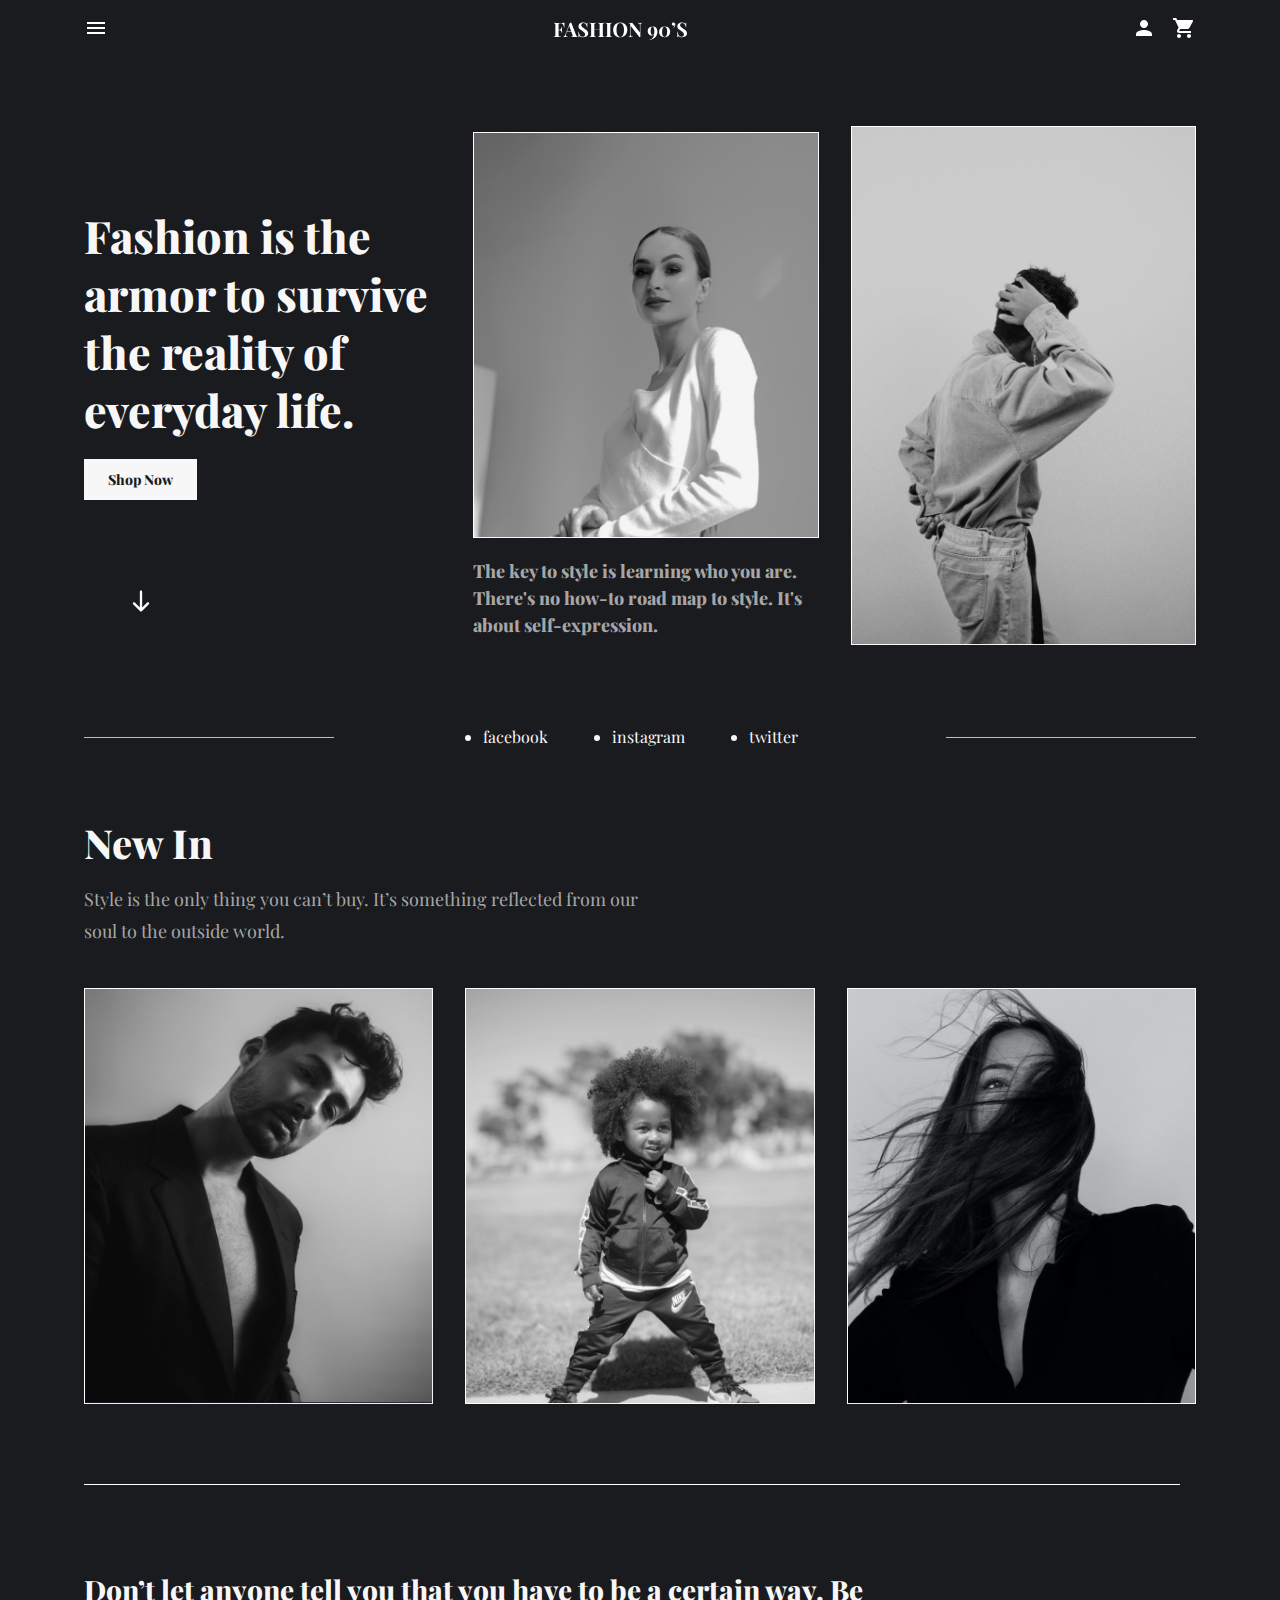
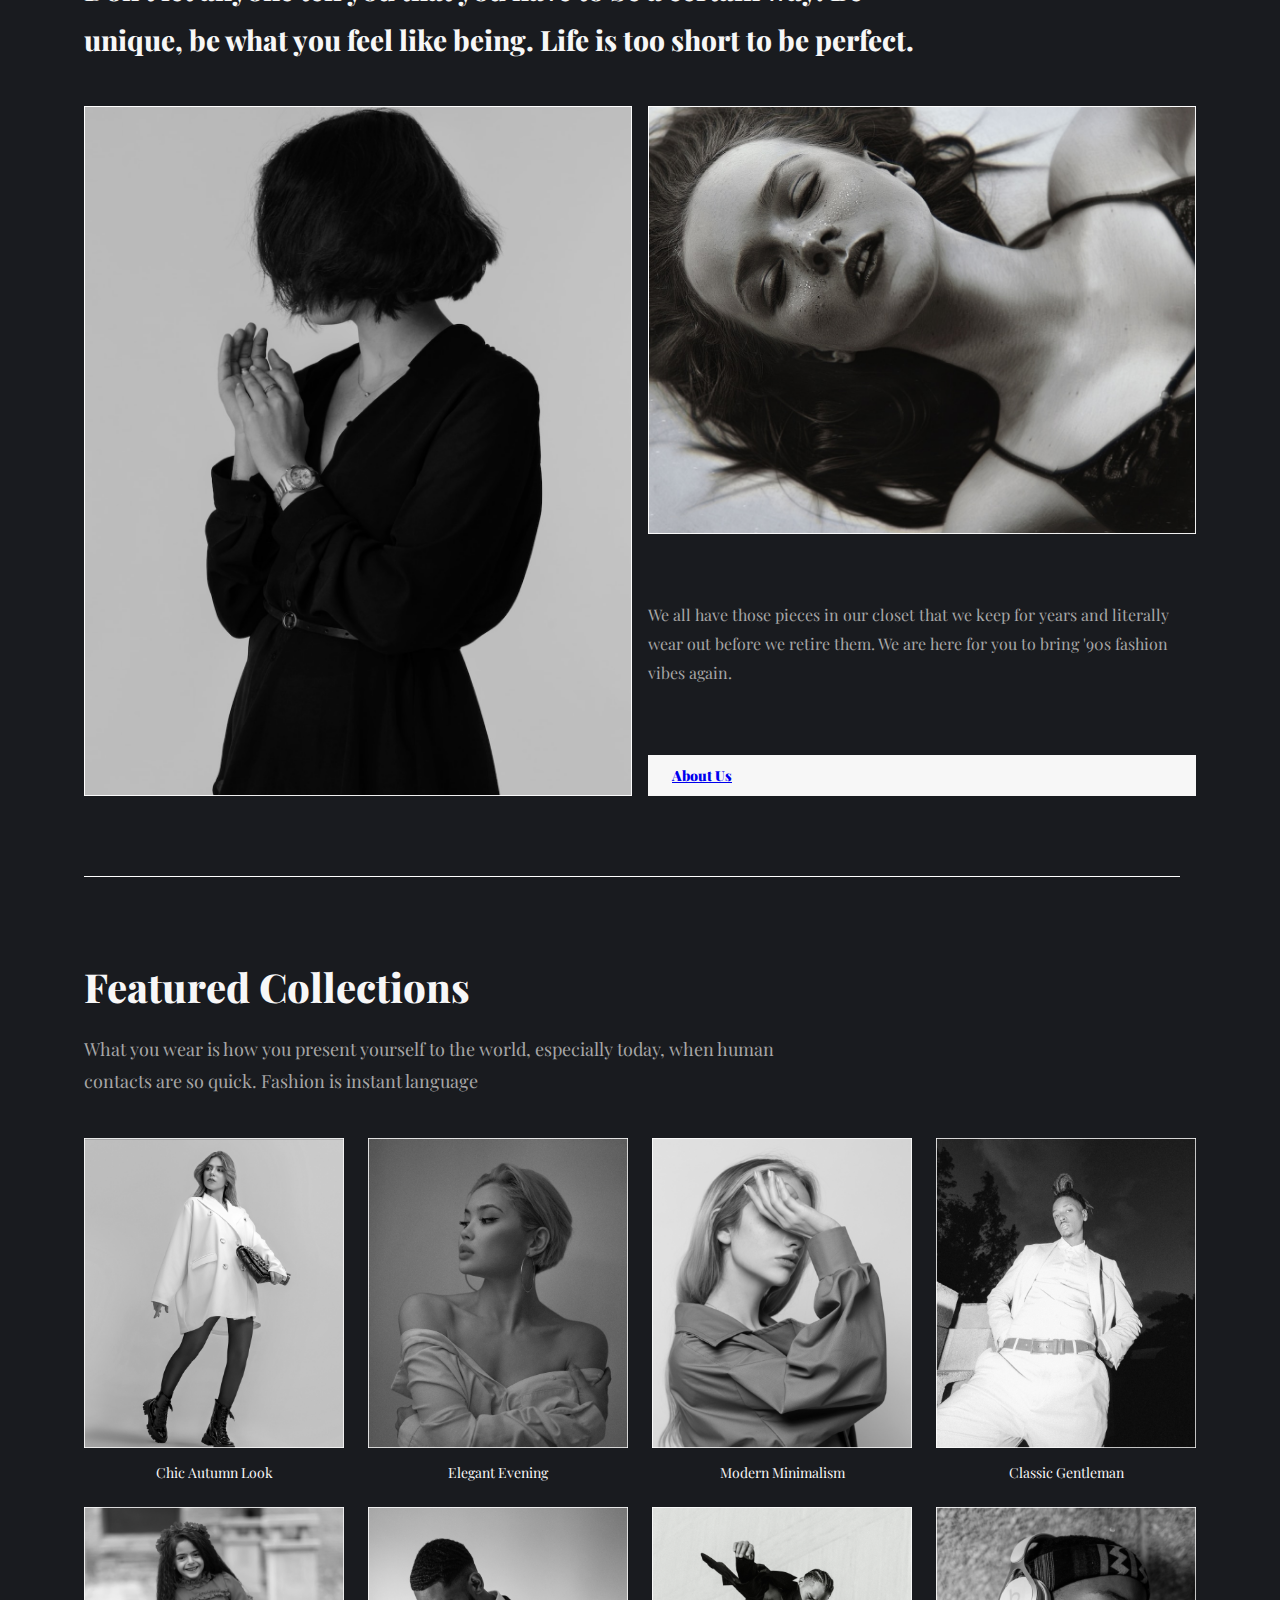
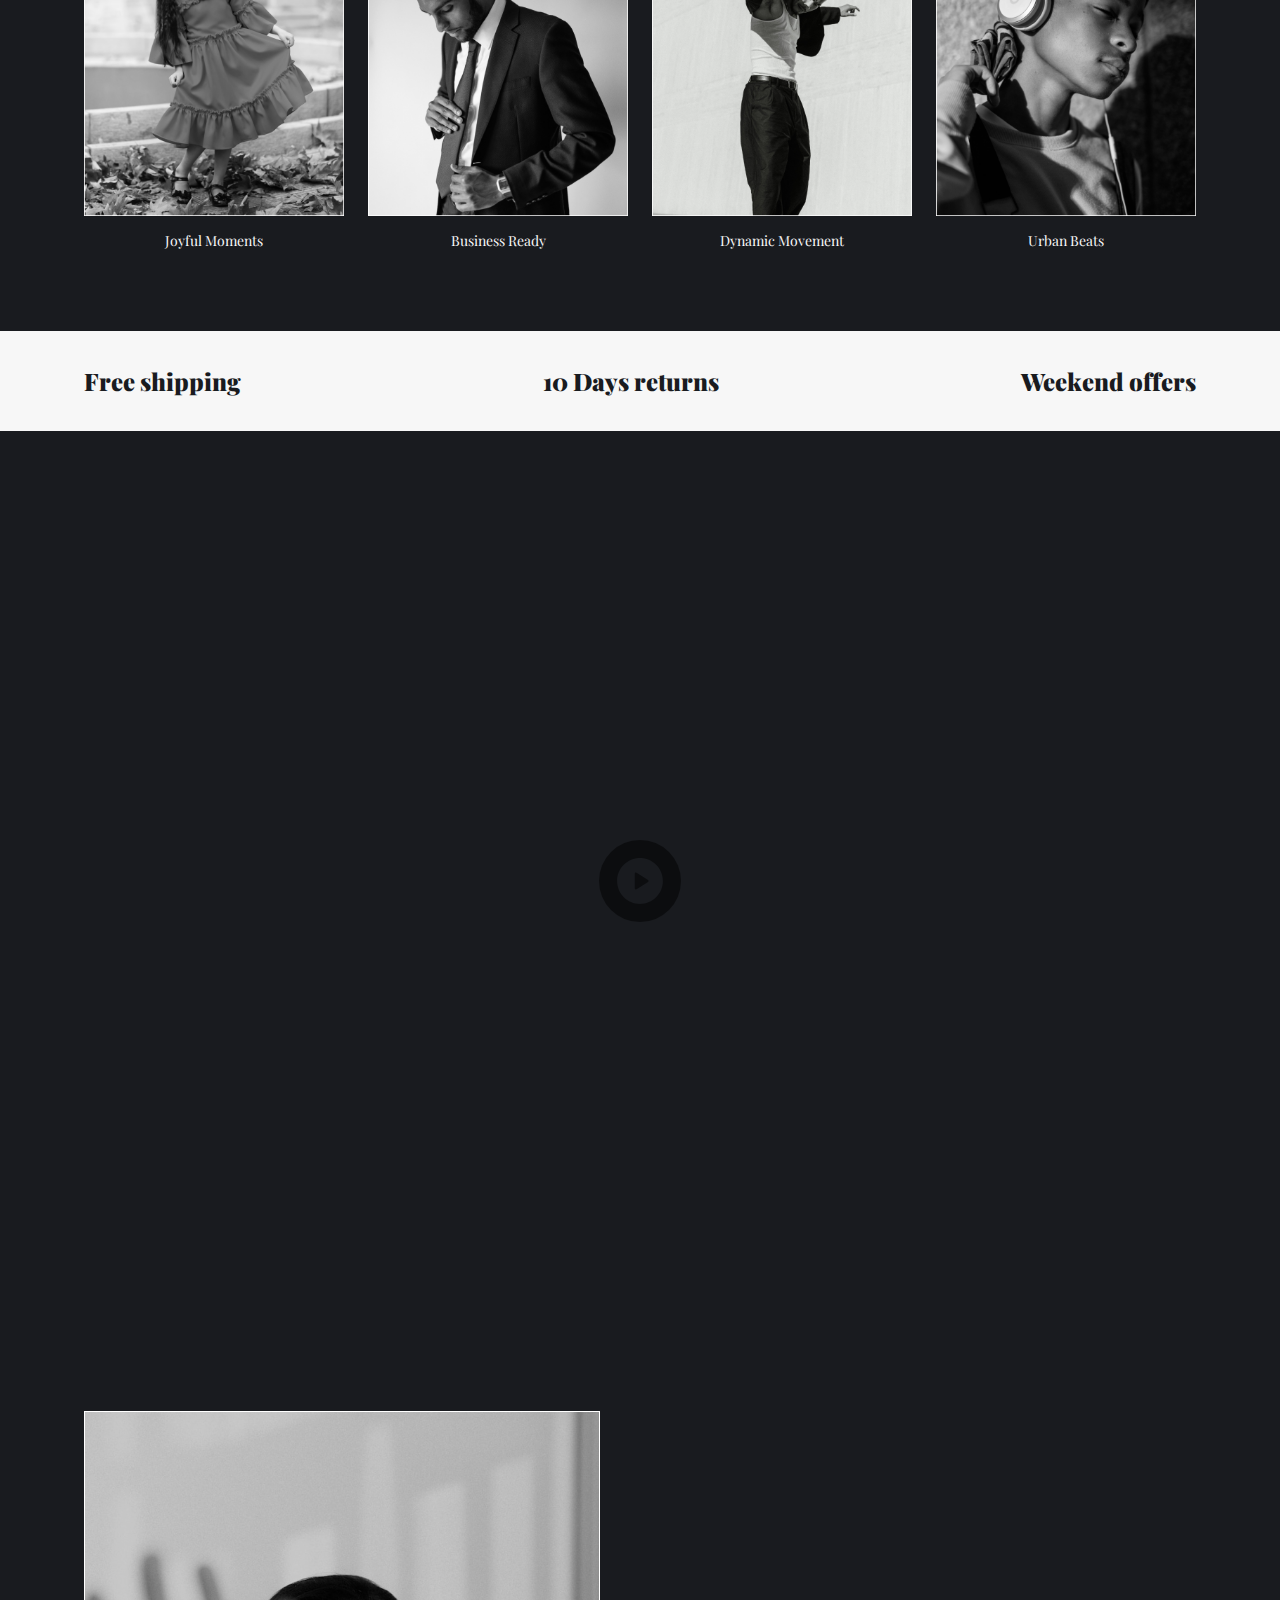
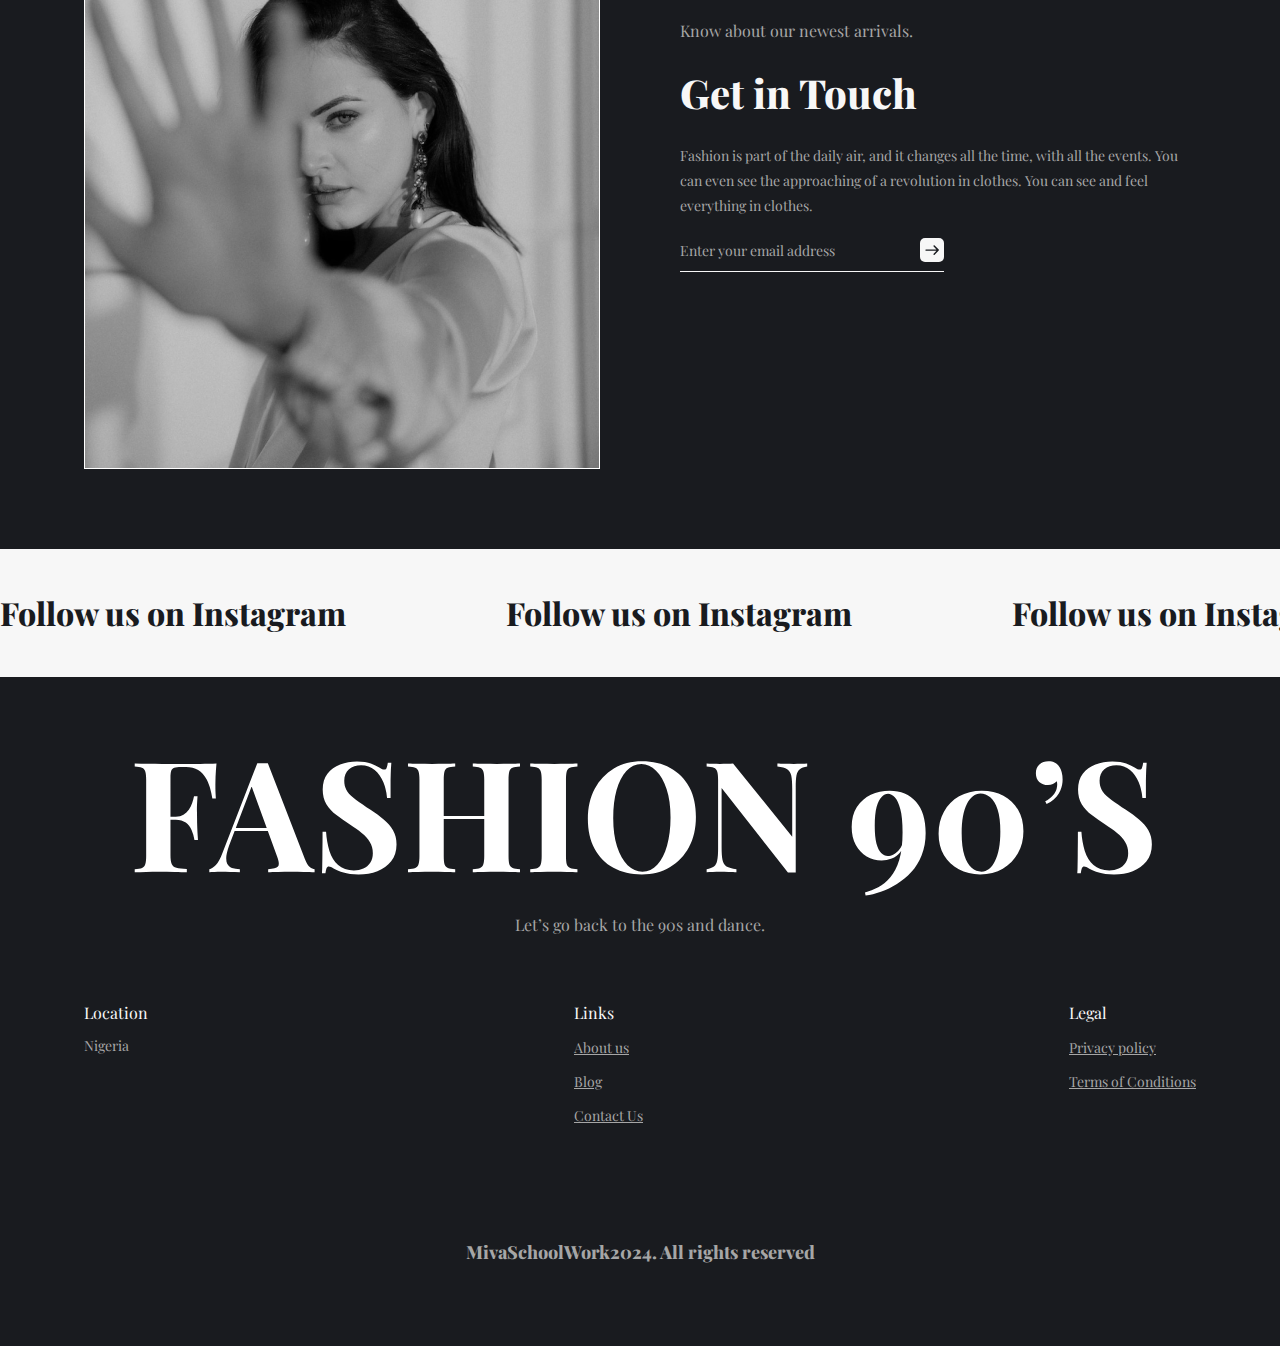
==== commit 592e58bb: "Have updated the "Shop Page!" Thank God." ====
--- a/index.html
+++ b/index.html
@@ -33,8 +33,8 @@
                             </svg>
                         </a>
                     </li>
-                    <li><a href="#">About</a></li>
-                    <li><a href="#">New</a></li>
+                    <li><a href="about.html">About</a></li>
+                    <li><a href="shop.html">Shop</a></li>
                     <li><a href="#">Men</a></li>
                     <li><a href="#">Women</a></li>
                     <li><a href="#">Kids</a></li>
@@ -42,7 +42,7 @@
                 </ul>
             </nav>
 
-            <a href="#"><img alt="Logo" src="assets/Logo.svg"/></a>
+            <a href="index.html"><img alt="Logo" src="assets/Logo.svg"/></a>
 
             <div class="header-icon-section">
                 <a href="#" aria-label="User Profile">
@@ -77,8 +77,8 @@
                     </h1>
 
                     <div class="button-image-container">
-                        <button class="cta-button">Shop Now</button>
-                        <svg class="hide-mobile" fill="none" height="40" viewBox="0 0 40 40" width="40"
+                        <a href="shop.html" class="cta-button">Shop Now</a>
+                        <svg class="hide-mobile" fill="none" height="28" viewBox="0 0 40 40" width="28"
                              xmlns="http://www.w3.org/2000/svg">
                             <path d="M21.6667 6.66667C21.6667 5.74619 20.9205 5 20 5C19.0796 5 18.3334 5.74619 18.3334 6.66667V29.3096L11.1786 22.1548C10.5277 21.5039 9.4724 21.5039 8.82153 22.1548C8.17066 22.8057 8.17066 23.861 8.82153 24.5118L18.8215 34.5118C19.4724 35.1627 20.5277 35.1627 21.1786 34.5118L31.1786 24.5118C31.8294 23.861 31.8294 22.8057 31.1786 22.1548C30.5277 21.5039 29.4724 21.5039 28.8215 22.1548L21.6667 29.3096V6.66667Z"
                                   fill="white"/>
@@ -106,7 +106,7 @@
     <section class="new-in-section">
         <div class="container">
             <div class="social-container hide-mobile">
-                <svg fill="none" height="1" viewBox="0 0 351 1" width="351" xmlns="http://www.w3.org/2000/svg">
+                <svg fill="none" height="1" viewBox="0 0 351 1" width="250" xmlns="http://www.w3.org/2000/svg">
                     <rect fill="white" height="1" width="351"/>
                 </svg>
                 <ul class="social-links">
@@ -114,29 +114,20 @@
                     <li><a href="#">instagram</a></li>
                     <li><a href="#">twitter</a></li>
                 </ul>
-                <svg fill="none" height="1" viewBox="0 0 351 1" width="351" xmlns="http://www.w3.org/2000/svg">
+                <svg fill="none" height="1" viewBox="0 0 351 1" width="250" xmlns="http://www.w3.org/2000/svg">
                     <rect fill="white" height="1" width="351"/>
                 </svg>
             </div>
 
             <div class="new-in-container">
-                <div>
+                <div class="new-in-heading-container">
                     <div class="new-in-heading">
-                        <h2 class="fs-500 fw-semi-bold">New In</h2>
+                        <h2 class="fs-401 fw-semi-bold">New In</h2>
                         <p class="fs-200">
                             Style is the only thing you can’t buy. It’s something
                             reflected from our soul to the outside world.
                         </p>
                     </div>
-
-                    <nav class="secondary-nav hide-mobile">
-                        <ul>
-                            <li><a href="#">Men</a></li>
-                            <li><a href="#">Women</a></li>
-                            <li><a href="#">Kids</a></li>
-                            <li><a href="#">New In</a></li>
-                        </ul>
-                    </nav>
                 </div>
 
                 <div class="new-in-images">
@@ -166,7 +157,7 @@
     <section class="about-us-section">
         <div class="container">
             <div class="about-us-heading">
-                <p class="fs-200 | fw-semi-bold | mb-200 | lh-100">
+                <p class="fs-300 | fw-semi-bold | mb-200 | lh-100">
                     Don’t let anyone tell you that you have to be a certain way. Be
                     unique, be what you feel like being. Life is too short to be
                     perfect.
@@ -179,7 +170,7 @@
                     </a>
                 </div>
 
-                <div>
+                <div class="about-us-right-container">
                     <a href="#">
                         <img alt="image" class="mb-200" src="assets/image-8.png"/>
                     </a>
@@ -189,7 +180,8 @@
                         and literally wear out before we retire them. We are here for
                         you to bring '90s fashion vibes again.
                     </p>
-                    <button class="button">About Us</button>
+
+                    <a href="about.html" class="button">About Us</a>
                 </div>
             </div>
         </div>
@@ -376,7 +368,7 @@
     <div class="container">
         <div class="footer-container">
             <div class="footer-logo-container">
-                <a href="#"><img alt="Logo" src="assets/Logo.svg"/></a>
+                <a href="index.html"><img alt="Logo" src="assets/Logo.svg"/></a>
                 <p class="fs-50 text-primary-200 mt-100">
                     Let’s go back to the 90s and dance.
                 </p>
@@ -389,7 +381,7 @@
                         Location
                     </h3>
 
-                    <p class="fs-50 text-primary-200 mt-100">
+                    <p class="text-primary-200 mt-100">
                       Nigeria
                     </p>
                 </div>
@@ -397,8 +389,8 @@
                 <div class="footer-links-container">
                     <h3>Links</h3>
                     <ul class="footer-links mt-100">
-                        <li><a href="#">About us</a></li>
-                        <li><a href="#">News</a></li>
+                        <li><a href="about.html">About us</a></li>
+                        <li><a href="#">Blog</a></li>
                         <li><a href="#">Contact Us</a></li>
                     </ul>
                 </div>
@@ -416,7 +408,7 @@
 
         </div>
 
-        <div class="reserved mt-500 text-primary-200 fs-200 fw-semi-bold">
+        <div class="reserved mt-500 text-primary-200 fs-100 fw-semi-bold">
             <p>
                 MivaSchoolWork2024. All rights reserved
             </p>
--- a/style.css
+++ b/style.css
@@ -174,10 +174,6 @@
     transform: translateX(0);
 }
 
-.cart-icon {
-    display: none;
-}
-
 .header-icon-section {
     display: flex;
     align-items: center;
@@ -192,6 +188,11 @@
     display: flex;
     flex-direction: column;
     align-items: flex-start; /* Ensure children align to the left */
+
+    a {
+        text-decoration: none;
+        color: var(--clr-primary-100);
+    }
 }
 
 .heading-text {
@@ -216,6 +217,7 @@
     border: none;
     cursor: pointer;
     background-color: var(--clr-accent-100);
+
 }
 
 .button-image-container svg {
@@ -226,12 +228,12 @@
     display: flex;
     flex-direction: column;
     align-items: center;
-    text-align: center;
-    line-height: 1.8;
+    line-height: 1.5;
     justify-content: center;
 
     img {
         max-width: 100%;
+        width: 100%;
         height: auto;
         margin-bottom: var(--s-400);
     }
@@ -244,9 +246,7 @@
 .new-in-heading {
     display: flex;
     flex-direction: column;
-    align-items: center;
     justify-content: center;
-    text-align: center;
 }
 
 .new-in-heading p {
@@ -291,16 +291,11 @@
     padding-block: 5rem;
 }
 
-.about-us-heading {
-    text-align: center;
-}
-
 .about-us-container {
     display: grid;
     grid-auto-columns: auto;
     margin-inline: auto;
     gap: 1rem;
-    text-align: center;
 }
 
 .button {
@@ -314,10 +309,6 @@
 
 .featured-section {
     padding-bottom: 5rem;
-}
-
-.featured-container {
-    text-align: center;
 }
 
 .featured-image {
@@ -406,10 +397,15 @@
 
 .contact-container {
     padding: 5rem 0;
+
+    img {
+        width: 100%;
+        height: auto;
+
+    }
 }
 
 .contact-details {
-    text-align: center;
 
     h4 {
         margin-top: var(--s-500);
@@ -428,8 +424,6 @@
 
 .contact-details form {
     display: flex;
-    align-items: center;
-    justify-content: center;
     margin-top: var(--s-400);
     gap: 4rem;
 }
@@ -488,38 +482,33 @@
     align-items: center;
 
     img {
-        width: 200px;
+        width: 80vw;
     }
 }
 
 .right-footer-section {
-    display: grid;
-    grid-template-columns: repeat(3, 1fr);
-    gap: 2rem;
-}
-
-.footer-links {
+    display: flex;
+    justify-content: space-between;
+
+    h3 {
+        font-size: 14px;
+    }
+}
+
+.location-container p {
+    font-size: 11px;
+}
+
+.footer-links, .legal-links {
     list-style: none;
     display: flex;
     flex-direction: column;
     gap: var(--s-50);
-
-    a {
-        color: var(--clr-accent-200);
-        font-size: var(--fs-50);
-    }
-}
-
-.legal-links {
-    list-style: none;
-    display: flex;
-    flex-direction: column;
-    gap: var(--s-50);
-
-    a {
-        color: var(--clr-accent-200);
-        font-size: var(--fs-50);
-    }
+}
+
+.footer-links a, .legal-links a {
+    color: var(--clr-accent-200);
+    font-size: 11px;
 }
 
 .reserved {
@@ -531,10 +520,7 @@
 
     .heading-text {
         width: 85%;
-        font-weight: var(--fw-semi-bold);
         font-size: 3rem;
-        line-height: 1.3;
-        margin-bottom: var(--s-500);
     }
 
     .hero-container-1 {
@@ -546,7 +532,7 @@
         }
 
         p {
-            font-size: var(--fs-400);
+            font-size: var(--fs-300);
             color: var(--clr-accent-200);
         }
     }
@@ -599,7 +585,7 @@
 
 }
 
-/* Styles for Styles for tablets  (768px - 1023px) */
+/* Styles for tablets  (768px - 1023px) */
 @media (min-width: 48.0625em) and (max-width: 63.9375em) {
 
     .even-columns {
@@ -616,30 +602,28 @@
 
     .heading-text {
         width: 80%;
-        font-size: 2.5rem;
+        font-size: calc(2.5rem + 1vw);
         line-height: 1.3;
-        margin-bottom: var(--s-400);
     }
 
     .hero-container-1 {
         display: flex;
         flex-direction: column;
-        text-align: start;
     }
 
     .new-in-heading {
         align-items: start;
         text-align: start;
-        outline: 1px solid red;
 
         h2 {
-            font-size: 2rem;
+            font-size: var(--fs-500);
         }
     }
 
     .new-in-heading p {
         line-height: 1.5;
         width: 60%;
+        font-size: var(--fs-300);
     }
 
     .new-in-images {
@@ -661,10 +645,7 @@
         padding: 0.25rem 1.2rem;
     }
 
-    /*Need to fix the About Us section from the HTML code same as the CSS*/
-
     .about-us-heading {
-        text-align: start;
         width: 85%;
 
         p {
@@ -675,12 +656,26 @@
     .about-us-container {
         display: grid;
         grid-template-columns: repeat(2, 1fr);
-        text-align: start;
+    }
+
+    .about-us-right-container {
+        display: flex;
+        flex-direction: column;
+        justify-content: space-between;
+
+        p {
+            font-size: clamp(0.875rem, 1vw, 0.9375rem);
+        }
+
+        button {
+            width: fit-content;
+        }
     }
 
     .featured-container {
-        text-align: start;
-
+        h2 {
+            font-size: var(--fs-500);
+        }
         p {
             font-size: var(--fs-200);
             width: 80%;
@@ -699,425 +694,60 @@
         }
     }
 
-}
-
-/* Styles for medium-sized phones (435px - 767px)
-@media (min-width: 435px) {
-    header {
-    padding-top: var(--s-200);
-}
-
-.hide-mobile {
-    display: none;
-}
-
-.header-section {
-    display: flex;
-    justify-content: space-between;
-    align-items: center;
-}
-
-.nav-links {
-    background: var(--clr-primary-100);
-    list-style: none;
-    position: fixed;
-    z-index: 999;
-    top: 0;
-    left: 0;
-    height: 100vh;
-    margin: 0;
-    width: 100%;
-    padding-left: 2rem;
-    transform: translateX(-100%);
-    transition: transform 0.5s ease-in-out;
-
-    li {
-        margin: 2em 0;
-
-        &:nth-of-type(1) {
-            margin-bottom: 1em;
-        }
+    .contact-container {
+        display: grid;
+        grid-template-columns: repeat(2, 1fr);
+        align-items: center;
+        gap: 5rem;
+    }
+
+    .contact-details h2 {
+        font-size: var(--fs-500);
+    }
+
+    .footer-logo-container p {
+        font-size: var(--fs-100);
+    }
+
+    .right-footer-section {
+        gap: 8rem;
+
+        h3 {
+            font-size: var(--fs-200);
+        }
+    }
+
+    .location-container p {
+        font-size: var(--fs-100);
+    }
+
+    .footer-links {
+        list-style: none;
+        display: flex;
+        flex-direction: column;
+        gap: var(--s-50);
 
         a {
-            color: var(--clr-accent-100);
-            text-decoration: none;
-            font-weight: var(--fw-semi-bold);
-        }
-    }
-}
-
-.open {
-    transform: translateX(0);
-}
-
-.cart-icon {
-    display: none;
-}
-
-.header-icon-section {
-    display: flex;
-    align-items: center;
-    gap: var(--s-200);
-}
-
-.hero-section {
-    padding-block: 5rem;
-}
-
-.left-column {
-    display: flex;
-    flex-direction: column;
-    align-items: flex-start;
-}
-
-.heading-text {
-    width: 95%;
-    font-weight: var(--fw-semi-bold);
-    font-size: 3rem;
-    line-height: 1.3;
-    margin-bottom: var(--s-400);
-}
-
-.button-image-container {
-    display: flex;
-    flex-direction: column;
-    align-items: center;
-    padding-bottom: var(--s-700);
-}
-
-.cta-button {
-    padding: 0.625rem 1.5rem;
-    font-size: var(--fs-100);
-    font-weight: var(--fw-semi-bold);
-    border: none;
-    cursor: pointer;
-    background-color: var(--clr-accent-100);
-}
-
-.button-image-container svg {
-    align-self: center;
-}
-
-.hero-container-1 {
-    display: flex;
-    flex-direction: column;
-    align-items: center;
-    text-align: center;
-    line-height: 1.8;
-    justify-content: center;
-
-    img {
-        max-width: 100%;
-        height: auto;
-        width: 500px;
-        margin-bottom: var(--s-400);
-    }
-
-    p {
-        color: var(--clr-accent-200);
-    }
-}
-
-.new-in-heading {
-    display: flex;
-    flex-direction: column;
-    align-items: center;
-    justify-content: center;
-    text-align: center;
-}
-
-.new-in-heading p {
-    color: var(--clr-accent-200);
-    width: 80%;
-    line-height: 1.8;
-    margin-top: var(--s-50);
-}
-
-.new-in-images {
-    display: flex;
-    flex-direction: column;
-    align-items: center;
-    margin-top: var(--s-400);
-    gap: 1rem;
-
-    img {
-        display: block;
-        max-width: 100%;
-        height: auto;
-        width: 100%;
-    }
-}
-
-.image-container {
-    position: relative;
-    width: 500px;
-    max-width: 100%;
-}
-
-.hover-text {
-    position: absolute;
-    top: 50%;
-    left: 50%;
-    transform: translate(-50%, -50%);
-    color: var(--clr-accent-100);
-    background-color: rgba(0, 0, 0, 0.5);
-    padding: 0.5rem 1.2rem;
-    border-radius: 0.5rem;
-}
-
-.about-us-section {
-    padding-block: 5rem;
-}
-
-.about-us-container {
-    display: grid;
-    grid-auto-columns: auto;
-    margin-inline: auto;
-    gap: 1rem;
-    text-align: center;
-}
-
-.button {
-    padding: 0.625rem 1.5rem;
-    font-size: var(--fs-100);
-    font-weight: var(--fw-bold);
-    border: none;
-    cursor: pointer;
-    background-color: var(--clr-accent-100);
-}
-
-.featured-section {
-    padding-bottom: 5rem;
-}
-
-.featured-container {
-    text-align: center;
-}
-
-.featured-image {
-    display: grid;
-    grid-template-columns: repeat(2, 1fr);
-    gap: 1.5rem;
-}
-
-.featured-image-item {
-    text-align: center;
-}
-
-.featured-image-item a {
-    text-decoration: none;
-    color: var(--clr-accent-100);
-
-    h4 {
-        margin-top: 0.875rem;
-    }
-}
-
-.free-shipping-section {
-    background-color: var(--clr-accent-100);
-    padding-block: 2rem;
-    position: relative;
-    z-index: 1;
-}
-
-.free-shipping-container {
-    display: flex;
-    justify-content: space-between;
-    align-items: center;
-}
-
-.video-section {
-    position: sticky;
-    top: 0;
-    height: 100vh;
-    z-index: 1;
-    overflow: hidden;
-}
-
-.video-container {
-    width: 100%;
-    height: 100%;
-    position: relative;
-}
-
-.video {
-    width: 100%;
-    height: 100%;
-    object-fit: cover;
-}
-
-.play-button {
-    display: flex;
-    background-color: rgba(0, 0, 0, 0.5);
-    position: absolute;
-    top: 50%;
-    left: 50%;
-    transform: translate(-50%, -50%);
-    border: none;
-    border-radius: 100vmax;
-    padding: 1rem;
-    cursor: pointer;
-    transition: background-color 0.3s;
-    z-index: 2;
-}
-
-.play-button svg {
-    width: 50px;
-    height: auto;
-}
-
-.play-button:hover {
-    background-color: rgba(0, 0, 0, 0.7);
-}
-
-.contact-section {
-    position: relative;
-    z-index: 2;
-    background-color: var(--clr-primary-100);
-}
-
-.contact-container {
-    padding: 5rem 0;
-}
-
-.contact-details {
-    text-align: center;
-
-    h4 {
-        margin-top: var(--s-500);
-    }
-
-    h2 {
-        margin-block: var(--s-400);
-    }
-}
-
-.social-section {
-    position: relative;
-    z-index: 2;
-    background-color: var(--clr-primary-100);
-}
-
-.contact-details form {
-    display: flex;
-    align-items: center;
-    justify-content: center;
-    margin-top: var(--s-400);
-    gap: 4rem;
-}
-
-.contact-details input[type="email"] {
-    padding-bottom: var(--s-50);
-    border: none;
-    width: 150%;
-    border-bottom: 1px solid var(--clr-accent-100);
-    background: none;
-    color: white;
-    font-size: var(--fs-100);
-}
-
-#contactForm::placeholder {
-    color: var(--clr-accent-200);
-    font-size: var(--fs-100);
-}
-
-input:focus {
-    outline: none;
-}
-
-.contact-details button {
-    padding: 5px;
-    margin-bottom: var(--s-500);
-    border: none;
-    border-radius: 5px;
-    background-color: var(--clr-accent-100);
-    color: #fff;
-    cursor: pointer;
-    display: flex;
-    align-items: center;
-    justify-content: center;
-
-    svg {
-        width: 14px;
-        height: 14px;
-    }
-}
-
-.footer-section {
-    padding-block: 5rem;
-}
-
-.footer-container {
-    display: flex;
-    flex-direction: column;
-}
-
-.footer-logo-container {
-    display: flex;
-    flex-direction: column;
-    justify-content: center;
-    align-items: center;
-
-    img {
-        width: 200px;
-    }
-}
-
-.right-footer-section {
-    display: grid;
-    justify-content: center;
-    grid-template-columns: repeat(3, 1fr);
-    gap: 2rem;
-}
-
-.footer-links {
-    list-style: none;
-    display: flex;
-    flex-direction: column;
-    gap: var(--s-50);
-
-    a {
-        color: var(--clr-accent-200);
-        font-size: var(--fs-50);
-    }
-
-}
-
-.legal-links {
-    list-style: none;
-    display: flex;
-    flex-direction: column;
-    gap: var(--s-50);
-
-    a {
-        color: var(--clr-accent-200);
-        font-size: var(--fs-50);
-    }
-
-}
-
-.reserved {
-    text-align: center;
-}
-}
-*/
-
-/* Media Queries for Desktop */
-@media (min-width: 50em) {
-
-    .hide-desktop {
-        display: none;
-    }
-
+            font-size: var(--fs-100);
+        }
+    }
+
+    .legal-links {
+        a {
+            font-size: var(--fs-100);
+        }
+    }
+
+    .reserved p {
+        font-size: var(--fs-200);
+    }
+
+}
+
+/* Styles for large tablets, desktops and large desktops  (1024px - 1920px) */
+@media (min-width: 64em) and (max-width: 120em) {
     .hide-mobile {
         display: block;
-    }
-
-    .heading-text {
-        font-size: var(--fs-500);
-        width: 70%;
-        line-height: 1.4;
-        font-weight: var(--fw-bold);
     }
 
     .even-columns {
@@ -1132,173 +762,84 @@
         grid-auto-flow: column;
         grid-template-columns: repeat(2, 1fr);
         gap: 2rem;
-    }
-
-    .header-section {
+
+        img {
+            width: 100%;
+        }
+    }
+
+    .heading-text {
+        width: 90%;
+        font-size: calc(2rem + 1vw);
+        line-height: 1.3;
+    }
+
+    .left-column {
+        position: relative;
+    }
+
+    .button-image-container svg {
+        position: absolute;
+        margin-top: 8rem;
+    }
+
+    .social-container {
         display: flex;
+        align-items: center;
         justify-content: space-between;
-        align-items: center;
+
+        .social-links {
+            display: flex;
+            align-items: center;
+            gap: 4rem;
+
+            a {
+                color: var(--clr-accent-100);
+                text-decoration: none;
+            }
+        }
+    }
+
+    .new-in-heading-container {
+        margin-top: var(--s-700);
+    }
+
+    .new-in-heading {
+        max-width: 50%;
+
+        h2 {
+            font-size: var(--fs-500);
+        }
+
+        p {
+            font-size: var(--fs-300);
+
+        }
+    }
+
+    .secondary-nav {
+        margin-left: auto;
+    }
+
+    .secondary-nav ul {
+        display: flex;
+        list-style: none;
+        gap: 5rem;
+
+
+        a {
+            color: var(--clr-accent-100);
+            text-decoration: none;
+        }
     }
 
     .new-in-images {
         display: grid;
         grid-template-columns: repeat(3, 1fr);
         gap: 2rem;
-    }
-
-    .about-us-container {
-        display: grid;
-        grid-template-columns: repeat(2, 1fr);
-        gap: 2rem;
-    }
-
-    .featured-image {
-        display: grid;
-        grid-template-columns: repeat(2, 1fr);
-        align-items: center;
-        gap: 8rem;
-    }
-
-    .free-shipping-container {
-        display: flex;
-        justify-content: space-between;
-        font-size: 2rem;
-    }
-
-    .free-shipping-container h3 {
-        font-size: 2rem;
-    }
-
-    .video-container {
-        position: relative;
-        display: flex;
-        justify-content: center;
-        align-items: center;
-    }
-
-    .video {
-        max-width: 100%;
-    }
-
-    .play-button {
-        position: absolute;
-        background-color: rgba(0, 0, 0, 0.5);
-        border: none;
-        border-radius: 50%;
-        padding: 10px;
-        cursor: pointer;
-        transition: background-color 0.3s;
-    }
-
-    .play-button:hover {
-        background-color: rgba(0, 0, 0, 0.7);
-    }
-
-    .contact-section,
-    .free-shipping-section {
-        padding-block: var(--s-700);
-    }
-
-    .contact-container {
-        display: grid;
-        grid-template-columns: repeat(2, 1fr);
-        align-items: center;
-        gap: 8rem;
-    }
-
-    .contact-details form {
-        display: flex;
-        align-items: center;
         margin-top: var(--s-500);
-        gap: 8rem;
-    }
-
-    .contact-details input[type="email"] {
-        padding-bottom: var(--s-50);
-        border: none;
-        width: 180%;
-        border-bottom: 1px solid var(--clr-accent-100);
-        background: none;
-        color: white;
-        font-size: var(--fs-100);
-    }
-
-    #contactForm::placeholder {
-        color: var(--clr-accent-100);
-        font-size: var(--fs-100);
-    }
-
-    input:focus {
-        outline: none;
-    }
-
-    .contact-details button {
-        padding: 10px;
-        margin-bottom: var(--s-600);
-        border: none;
-        border-radius: 5px;
-        background-color: var(--clr-accent-100);
-        color: #fff;
-        cursor: pointer;
-        display: flex;
-        align-items: center;
-        justify-content: center;
-    }
-
-    .social-section,
-    .free-shipping-section {
-        background-color: var(--clr-accent-100);
-        padding-block: var(--s-500);
-    }
-
-    .carousel {
-        overflow: hidden;
-        white-space: nowrap;
-        position: relative;
-        width: 100%;
-    }
-
-    .carousel-content {
-        display: flex;
-        animation: slide 10s linear infinite;
-    }
-
-    .carousel-item {
-        flex: 0 0 auto; /* Prevent flex items from shrinking or growing */
-        padding-right: 10rem; /* Space between items */
-    }
-
-    .carousel a {
-        text-decoration: none;
-        font-size: 2rem;
-        color: var(--clr-primary-100);
-        font-weight: var(--fw-semi-bold);
-    }
-
-    @keyframes slide {
-        0% {
-            transform: translateX(0%);
-        }
-        100% {
-            transform: translateX(-50%);
-        }
-    }
-
-    .footer-section {
-        padding-block: var(--s-700);
-    }
-
-    .footer-container {
-        display: flex;
-        justify-content: space-between;
-    }
-
-    .reserved {
-        display: flex;
-        align-items: center;
-        justify-content: center;
-    }
-
+        margin-bottom: 5rem;
+    }
 
     .hover-text {
         position: absolute;
@@ -1317,6 +858,139 @@
         opacity: 1;
     }
 
+    .about-us-heading p {
+        font-size: 1.75rem;
+        width: 75%;
+        margin-bottom: var(--s-500);
+    }
+
+    .about-us-container {
+        display: grid;
+        grid-template-columns: repeat(2, 1fr);
+    }
+
+    .about-us-right-container {
+        display: flex;
+        flex-direction: column;
+        justify-content: space-between;
+
+        p {
+            font-size: clamp(1rem, 1vw, 1.125rem);
+        }
+
+        button {
+            width: fit-content;
+        }
+    }
+
+    .featured-container {
+        margin-top: 5rem;
+
+        h2 {
+            font-size: var(--fs-500);
+        }
+
+        p {
+            font-size: var(--fs-300);
+            width: 65%;
+        }
+    }
+
+    .featured-image {
+        display: grid;
+        grid-template-columns: repeat(4, 1fr)
+    }
+
+    .free-shipping-container h3 {
+        font-size: 1.5rem;
+    }
+
+    .contact-container {
+        display: grid;
+        grid-template-columns: repeat(2, 1fr);
+        align-items: center;
+        gap: 5rem;
+    }
+
+    .contact-details h2 {
+        font-size: var(--fs-500);
+    }
+
+    .social-section {
+        padding-block: var(--s-500);
+        background-color: var(--clr-accent-100);
+    }
+
+    .carousel {
+        overflow: hidden;
+        white-space: nowrap;
+        position: relative;
+        width: 100%;
+    }
+
+    .carousel-content {
+        display: flex;
+        animation: slide 10s linear infinite;
+    }
+
+    .carousel-item {
+        flex: 0 0 auto;
+        padding-right: 10rem;
+    }
+
+    .carousel a {
+        text-decoration: none;
+        font-size: 2rem;
+        color: var(--clr-primary-100);
+        font-weight: var(--fw-semi-bold);
+    }
+
+    @keyframes slide {
+        0% {
+            transform: translateX(0%);
+        }
+        100% {
+            transform: translateX(-50%);
+        }
+    }
+
+    .footer-logo-container p {
+        font-size: var(--fs-200);
+    }
+
+    .right-footer-section {
+
+        h3 {
+            font-size: var(--fs-200);
+        }
+    }
+
+    .location-container p {
+        font-size: var(--fs-100);
+    }
+
+    .footer-links {
+        list-style: none;
+        display: flex;
+        flex-direction: column;
+        gap: var(--s-50);
+
+        a {
+            font-size: var(--fs-100);
+        }
+    }
+
+    .legal-links {
+        a {
+            font-size: var(--fs-100);
+        }
+    }
+
+    .reserved p {
+        font-size: var(--fs-300);
+    }
+
+
 }
 
 
@@ -1445,5 +1119,4 @@
     background: var(--clr-primary-100);
     font-family: var(--ff-body), serif;
     color: var(--clr-accent-100);
-    overflow-x: hidden;
 }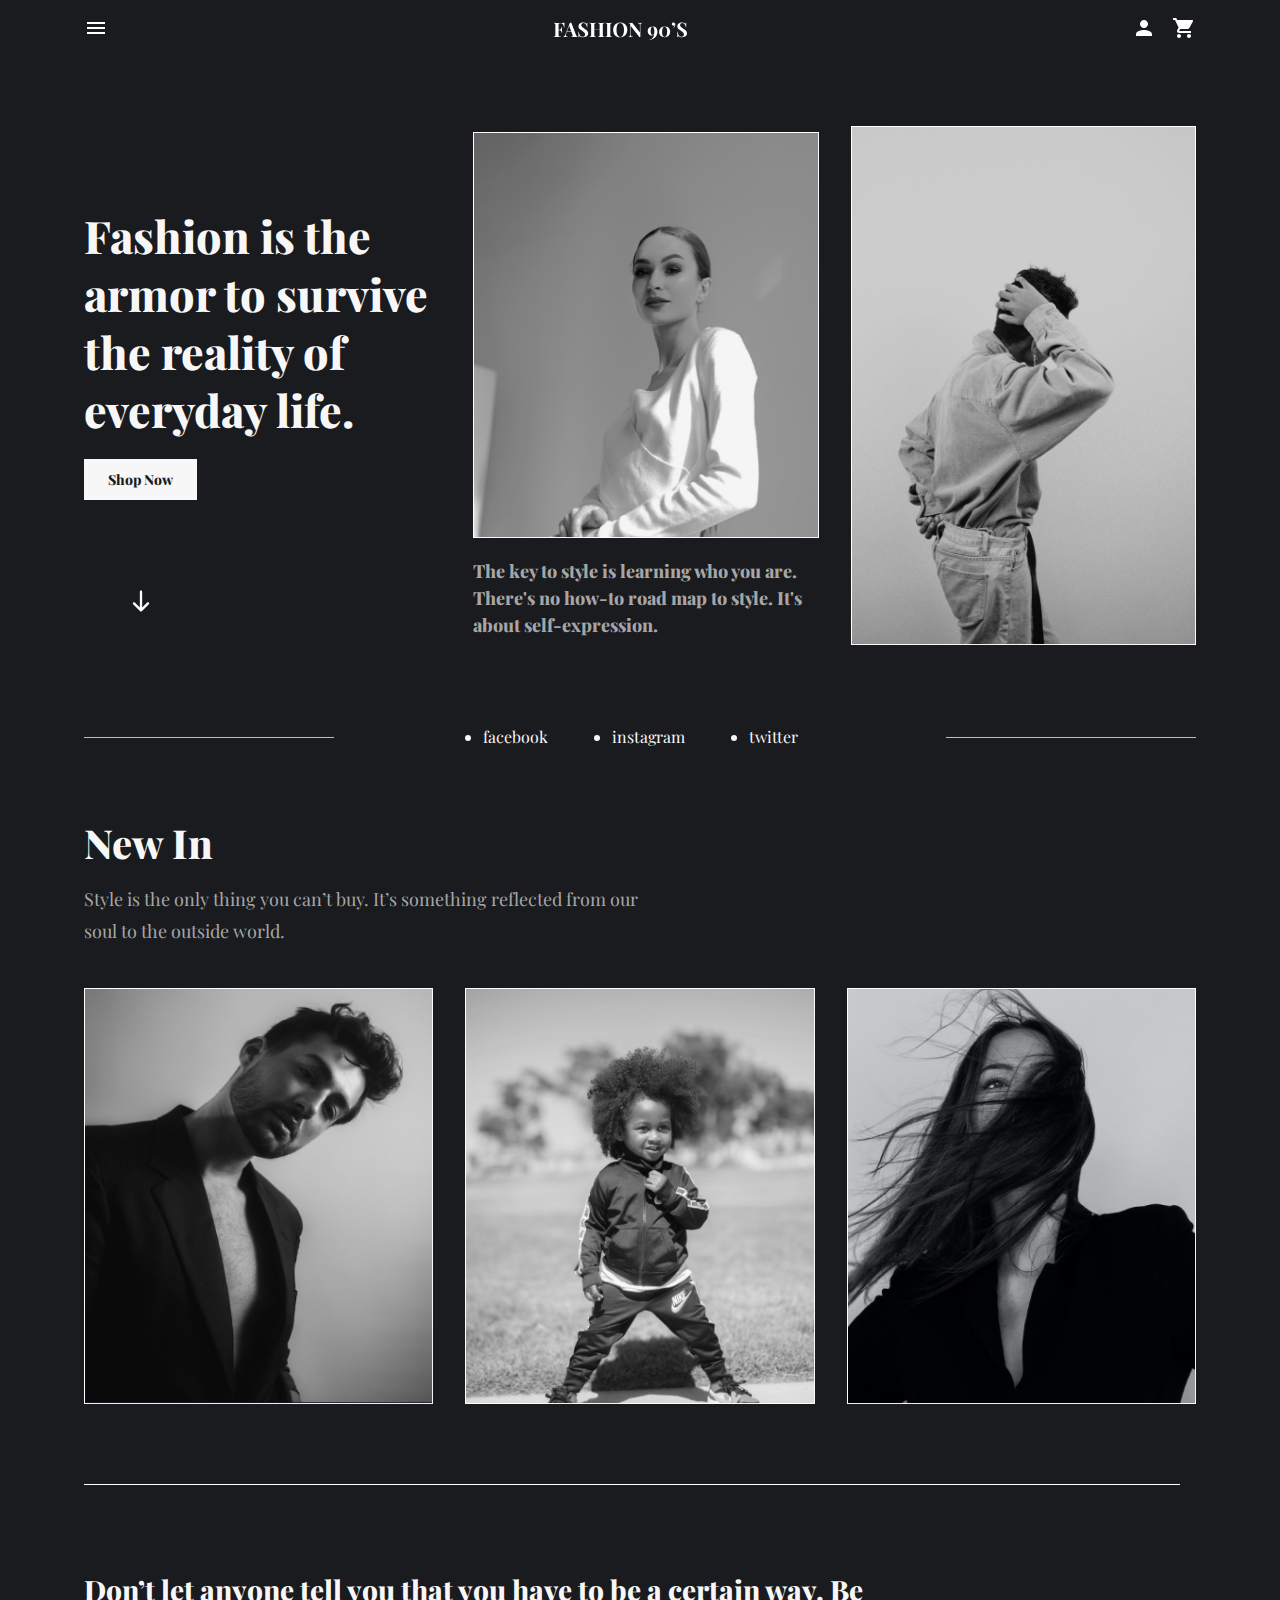
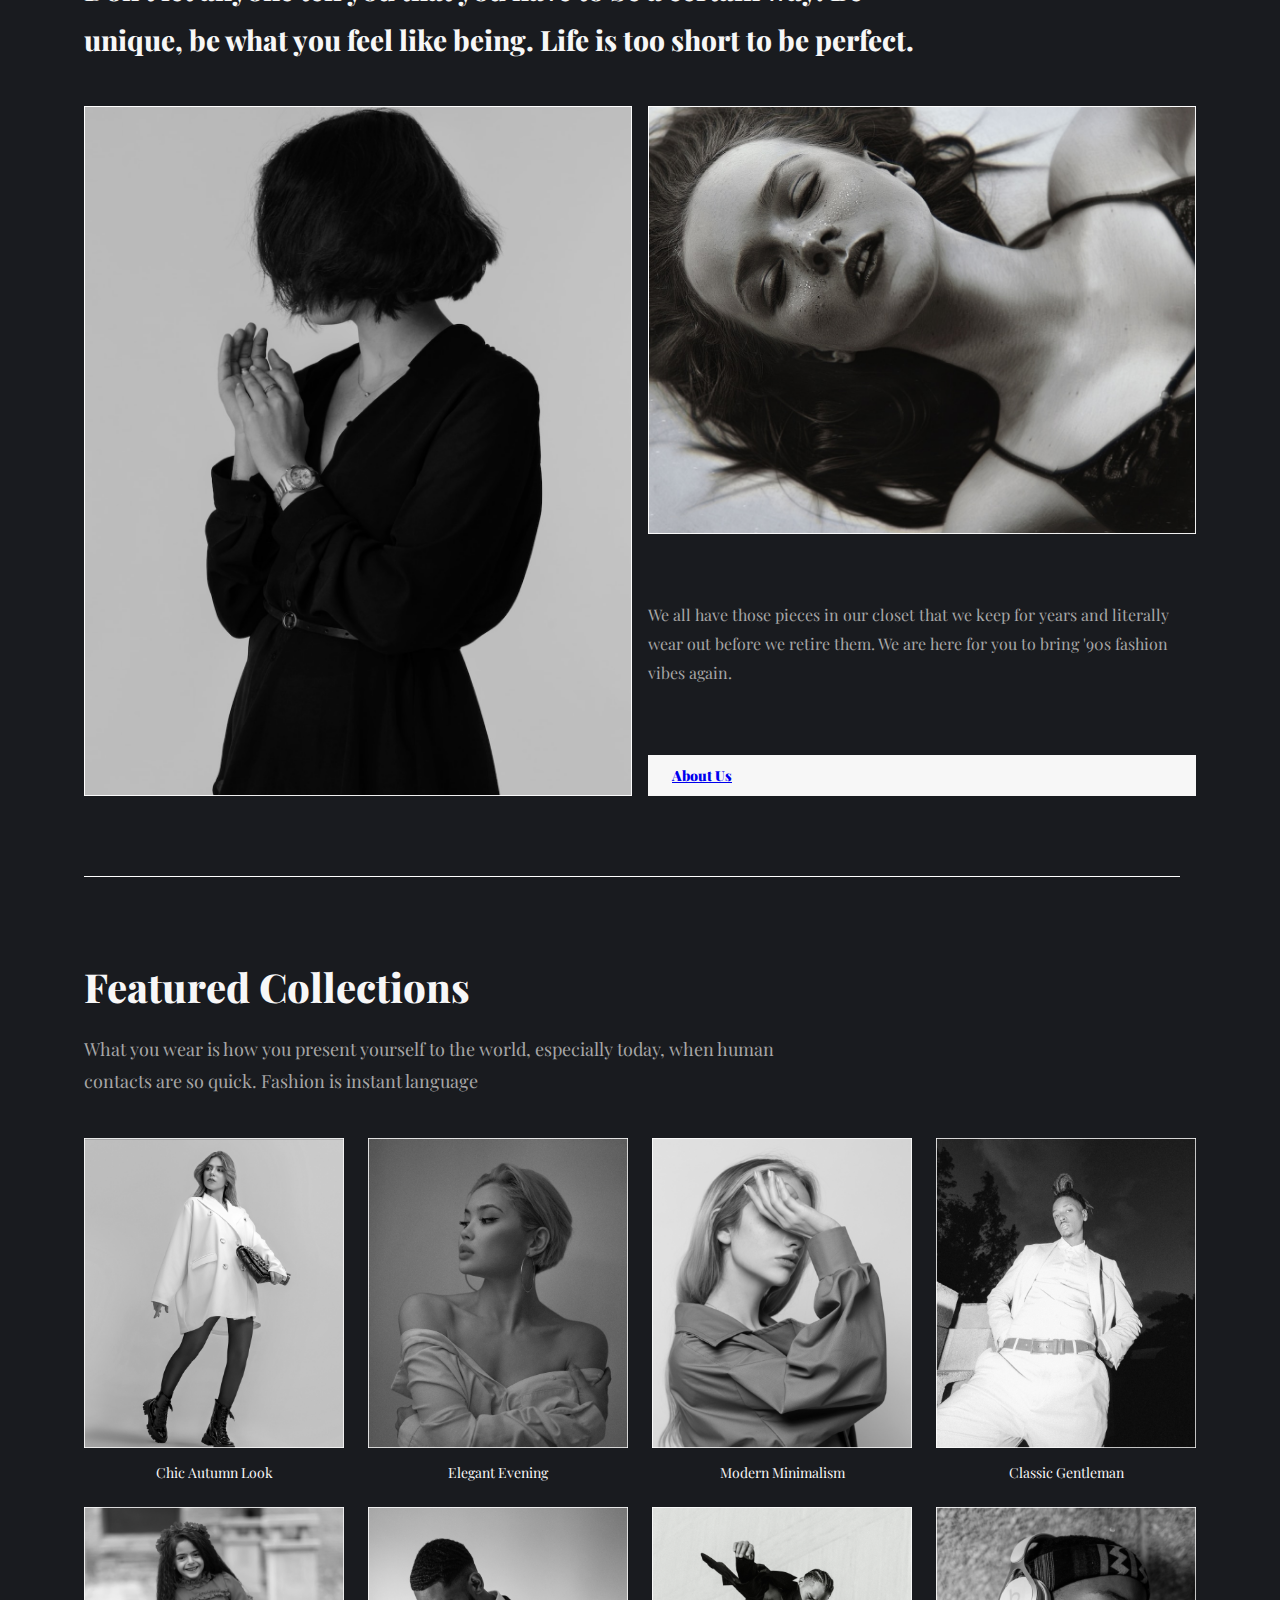
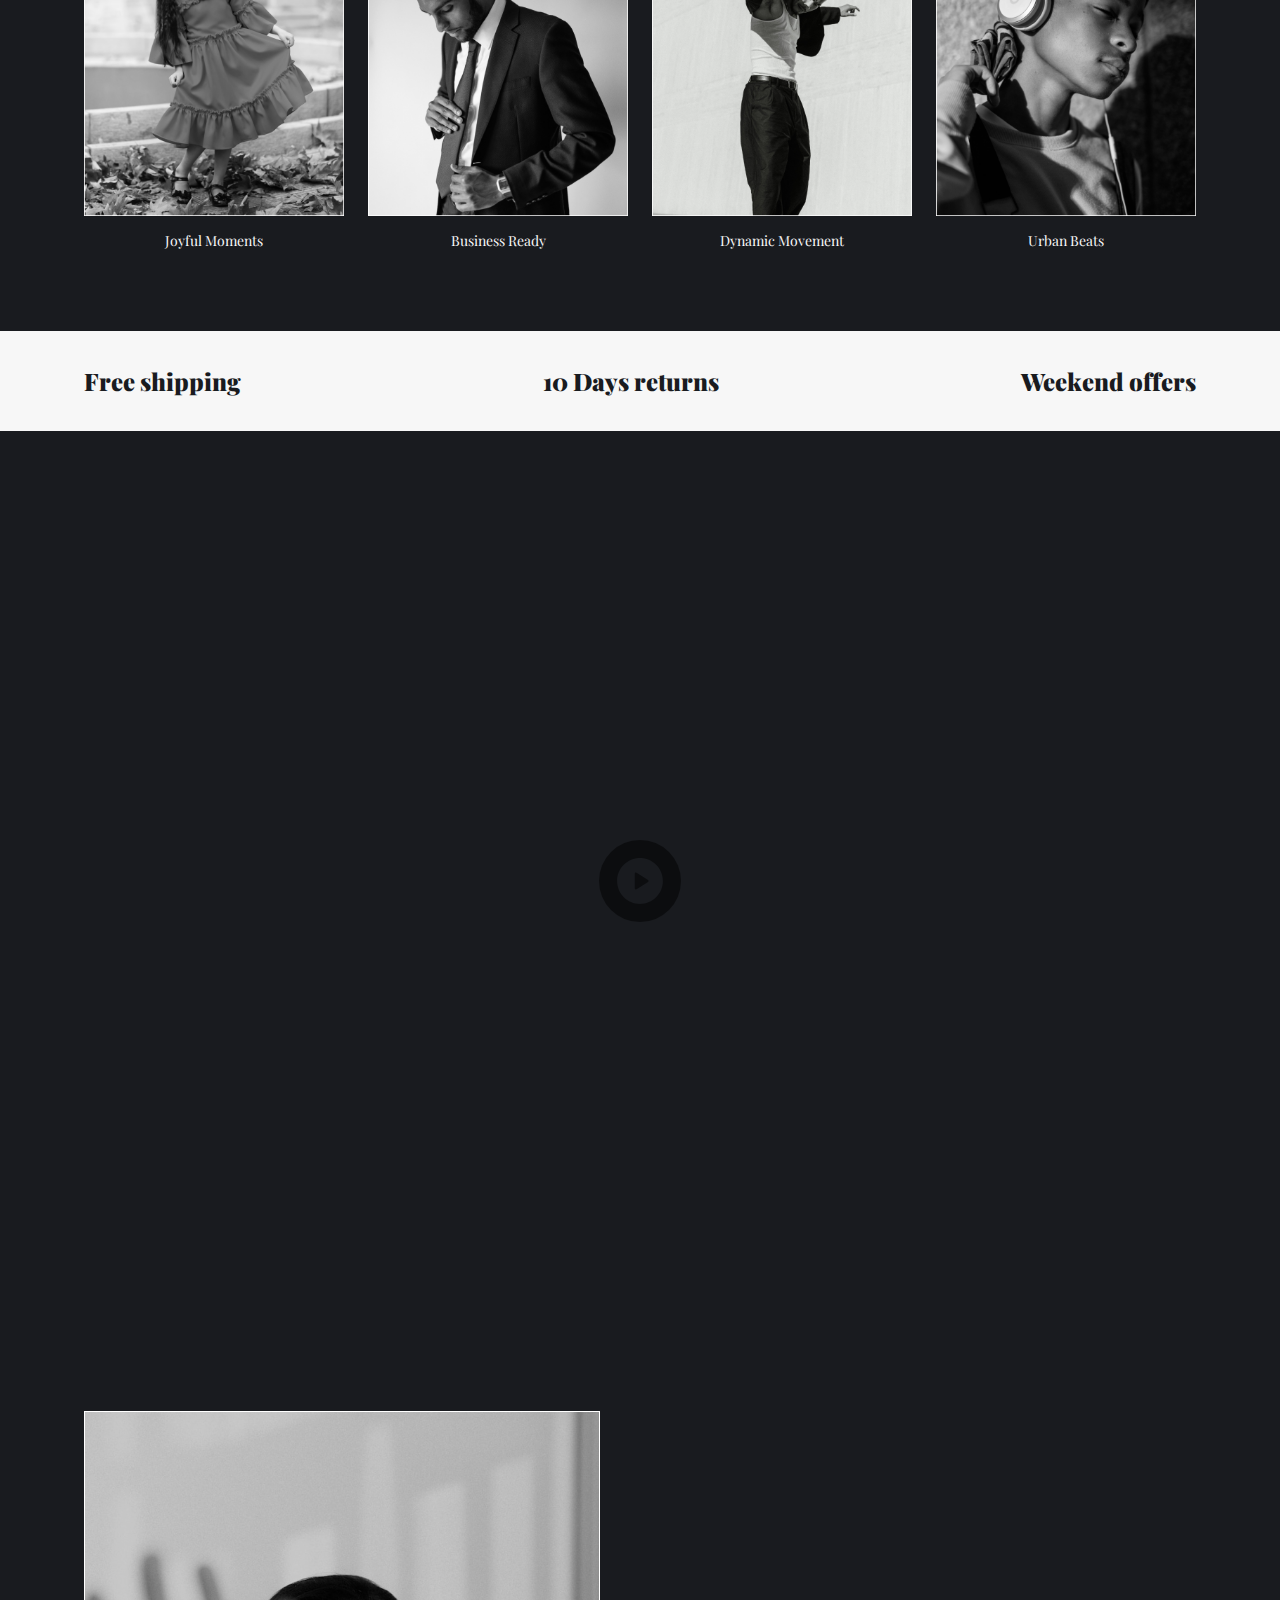
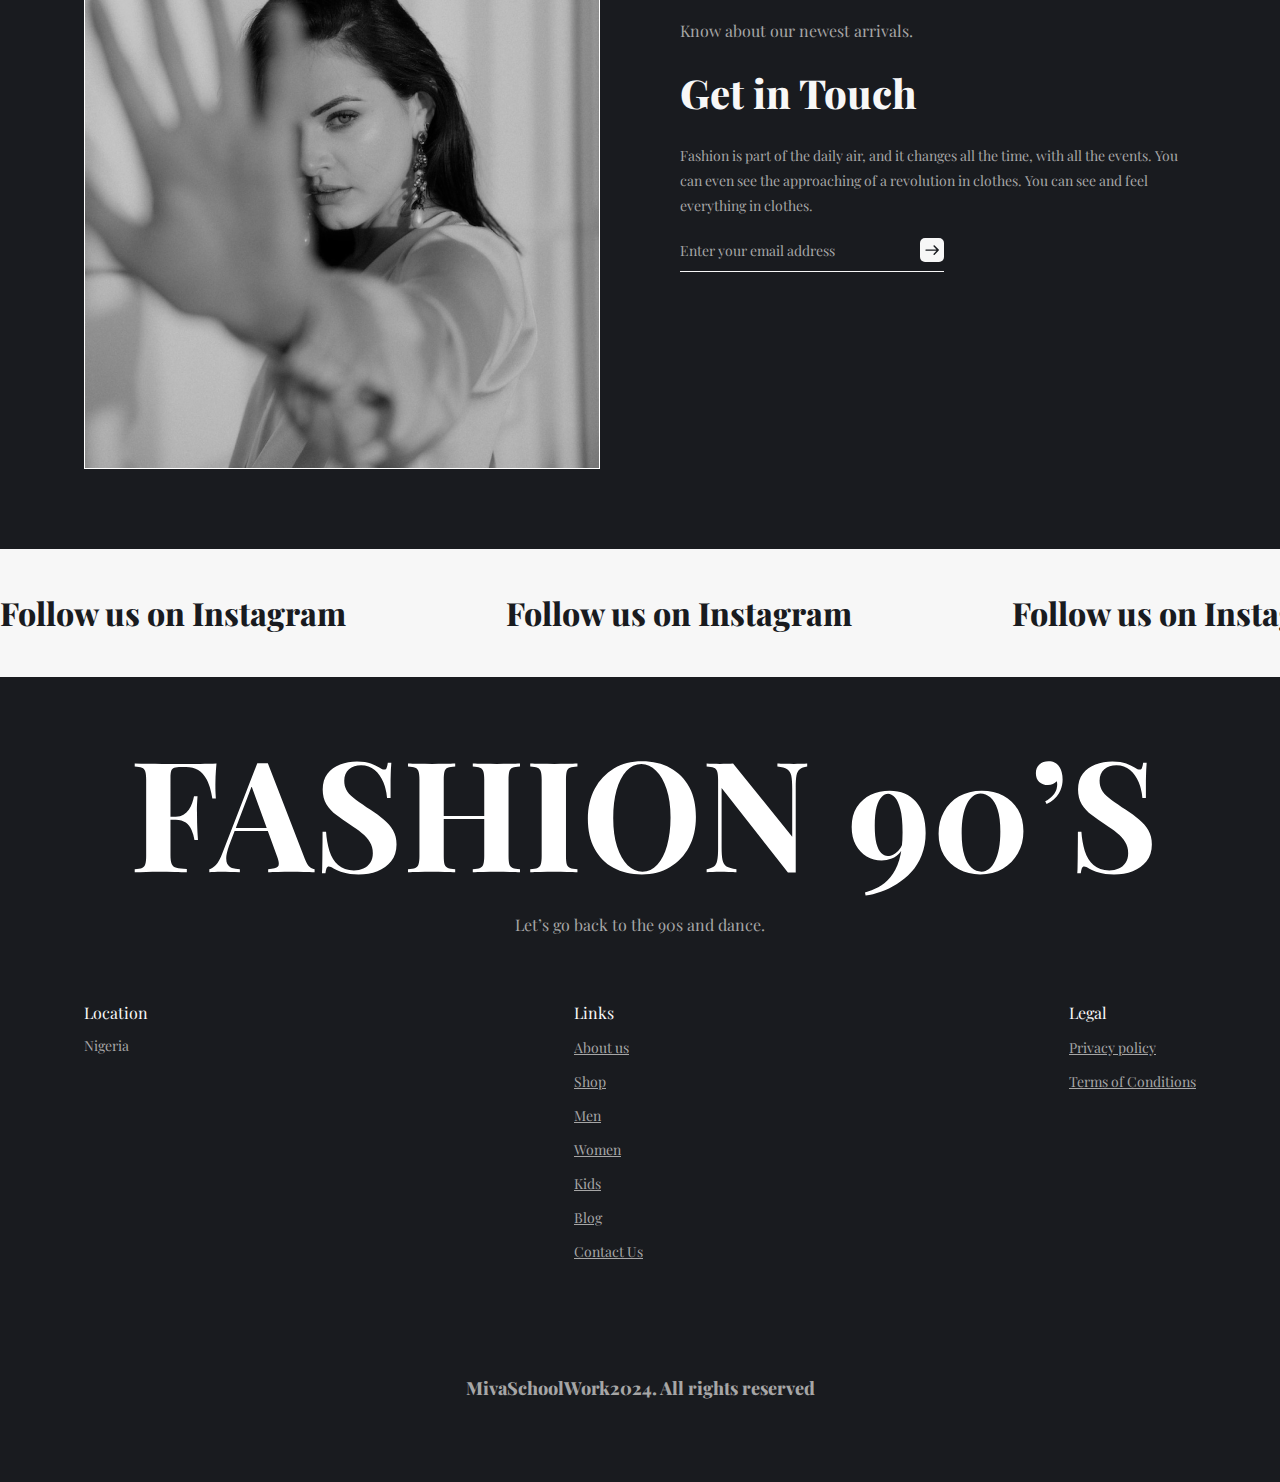
==== commit edfb8c64: "Currently working on the Men's page! Thank God" ====
--- a/index.html
+++ b/index.html
@@ -33,12 +33,13 @@
                             </svg>
                         </a>
                     </li>
-                    <li><a href="about.html">About</a></li>
+                    <li><a href="about.html">About us</a></li>
                     <li><a href="shop.html">Shop</a></li>
-                    <li><a href="#">Men</a></li>
-                    <li><a href="#">Women</a></li>
-                    <li><a href="#">Kids</a></li>
-                    <li><a href="#">Blog</a></li>
+                    <li><a href="men.html">Men</a></li>
+                    <li><a href="women.html">Women</a></li>
+                    <li><a href="kids.html">Kids</a></li>
+                    <li><a href="blog.html">Blog</a></li>
+                    <li><a href="contact.html">Contact Us</a></li>
                 </ul>
             </nav>
 
@@ -390,8 +391,12 @@
                     <h3>Links</h3>
                     <ul class="footer-links mt-100">
                         <li><a href="about.html">About us</a></li>
-                        <li><a href="#">Blog</a></li>
-                        <li><a href="#">Contact Us</a></li>
+                        <li><a href="shop.html">Shop</a></li>
+                        <li><a href="men.html">Men</a></li>
+                        <li><a href="women.html">Women</a></li>
+                        <li><a href="kids.html">Kids</a></li>
+                        <li><a href="blog.html">Blog</a></li>
+                        <li><a href="contact.html">Contact Us</a></li>
                     </ul>
                 </div>
 
